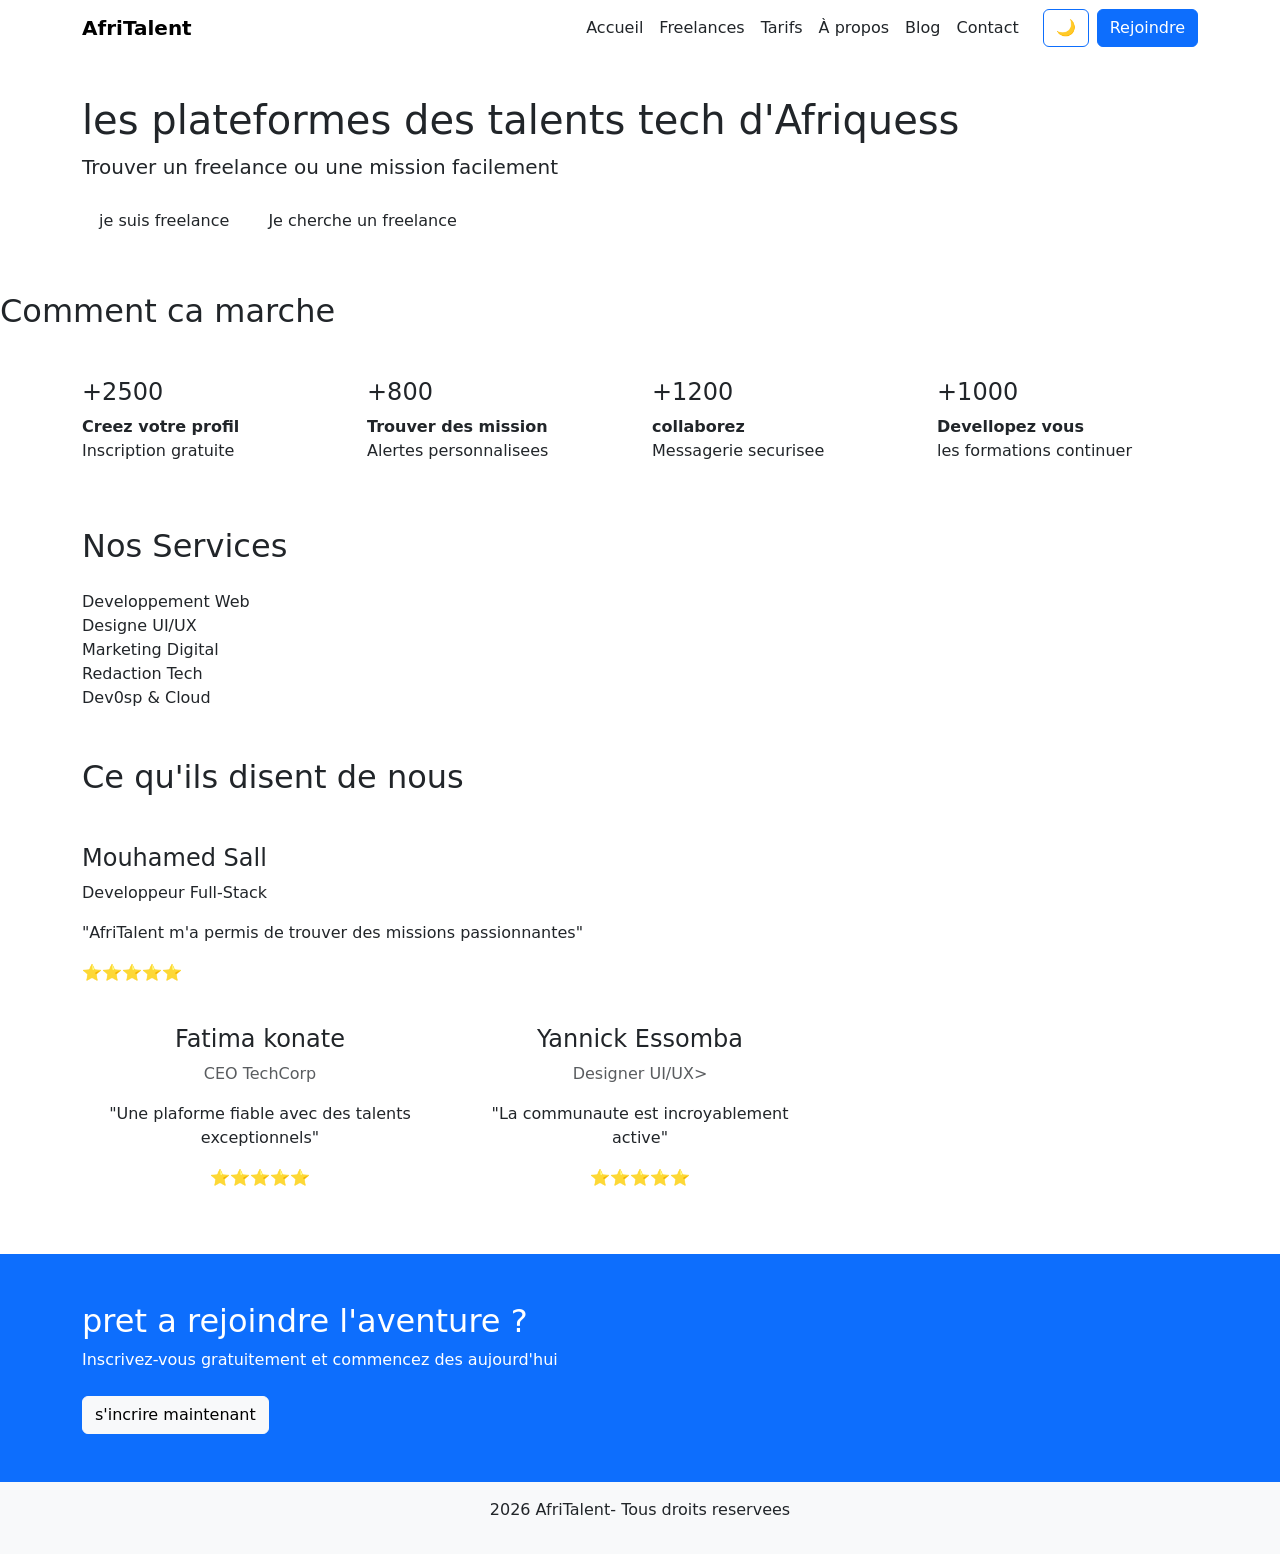
==== index.html @ aad90ba6 "Init : création du dépôt, arborescence des fichiers et structure HTML de base" ====
<!DOCTYPE html>
<html lang="fr">
<head> 
<meta charset="UTF-8"> 
<meta name="viewport" content="width=device-width, initial-scale=1.0"> 
<title>Diouf-Ndeye Penda-AfriTalent</title> 
<link 
href="https://cdn.jsdelivr.net/npm/bootstrap@5.3.0/dist/css/bootstrap.min.css" 
rel="stylesheet"> 
<link rel="stylesheet" href="css/style.css">
</head>
<body>
    <h1>AfriTalent</h1>
<!-- Bootstrap 5 via CDN : script JavaScript --> 
<script 
src="https://cdn.jsdelivr.net/npm/bootstrap@5.3.0/dist/js/bootstrap.bundle.min.js"
></script> 
<!-- Votre script JavaScript --> 
<script src="js/main.js"></script>
<!-- Section navbar-->
<nav class="navbar navbar-expand-lg fixed-top bg-white">
    <div class="container">
        <a class="navbar-brand fw-bold" href="index.html">AfriTalent</a>
        
        <button class="navbar-toggler" type="button" data-bs-toggle="collapse" data-bs-target="#navbarNav">
            <span class="navbar-toggler-icon"></span>
        </button>
        
        <div class="collapse navbar-collapse" id="navbarNav">
            <ul class="navbar-nav ms-auto">
                <li class="nav-item"><a class="nav-link text-dark" href="index.html">Accueil</a></li>
                <li class="nav-item"><a class="nav-link text-dark" href="freelances.html">Freelances</a></li>
                <li class="nav-item"><a class="nav-link text-dark" href="tarifs.html">Tarifs</a></li>
                <li class="nav-item"><a class="nav-link text-dark" href="about.html">À propos</a></li>
                <li class="nav-item"><a class="nav-link text-dark" href="#">Blog</a></li>
                <li class="nav-item"><a class="nav-link text-dark" href="contact.html">Contact</a></li>
            </ul>
            <button class="btn btn-outline-primary ms-3">🌙</button>
            <a href="#" class="btn btn-primary ms-2">Rejoindre</a>
        </div>
    </div>
</nav>
 
                <!-- HERO -->
                 <div class="container texte-center my-5">
                    <h1>les plateformes des talents tech d'Afriquess </h1>
                    <p class="lead">Trouver un freelance ou une mission facilement</p>
                    <a href="#" class="btn bnt-primary m-1">je suis freelance</a>
                    <a href="#" class="btn bnt-outline-primary m-1">Je cherche un freelance</a>
                 </div>
                    <!-- Comment ca marche -->
                     <div class="container my-5"></div>
                     <h2 class="texte-center mb-4">Comment ca marche</h2>
                     <div class="container my-5">
                    <div class="row texte-center">
                        <div class="col-md-3">
                            <h4>+2500</h4>
                            <p><strong>Creez votre profil</strong><br>Inscription gratuite</p>
                        </div>
                        <div class="col-md-3">
                            <h4>+800</h4>
                            <p><strong>Trouver des mission</strong><br>Alertes personnalisees</p>
                        </div>
                        <div class="col-md-3">
                            <h4>+1200</h4>
                            <p><strong>collaborez</strong><br>Messagerie securisee</p>
                        </div>
                        <div class="col-md-3">
                            <h4>+1000</h4>
                            <p><strong>Devellopez vous</strong><br>les formations continuer</p>
                        </div>
                    </div>
                     </div>
                     <!-- Categorie -->
                      <div class="container my-5">
                        <h2 class="texte-center mb-4">Nos Services</h2>
                        <div class="col-6 col-md-2">Developpement Web</div>
                        <div class="col-6 col-md-2"> Designe UI/UX</div>
                        <div class="col-6 col-md-2">Marketing Digital</div>
                        <div class="col-6 col-md-2"> Redaction Tech</div>
                        <div class="col-6 col-md-2">Dev0sp & Cloud</div>
                        </div>
                        <!-- Temoigage -->
                         <div class="container my-5">
                            <h2 class="texte-center mb-4">Ce qu'ils disent de nous</h2>
                            <div class="row">
                                <div col-md-4 text-center>
                                    <img src="" alt="">
                                    <h4>Mouhamed Sall</h4>
                                    <p class="tete-muted">Developpeur Full-Stack</p>
                                    <p>"AfriTalent m'a permis de trouver des missions passionnantes"</p>
                                    <p class="text-warning">⭐⭐⭐⭐⭐</p>
                                </div>
                                <div class="col-md-4 text-center">
                                    <img src="" alt="">
                                    <h4>Fatima konate</h4>
                                    <p class="text-muted">CEO TechCorp</p>
                                    <p>"Une plaforme fiable avec des talents exceptionnels"</p>
                                    <p class="text-warning">⭐⭐⭐⭐⭐</p>
                                </div>
                                <div class="col-md-4 text-center">
                                    <img src="" alt="">
                                    <h4>Yannick Essomba</h4>
                                    <p class="text-muted">Designer UI/UX></p>
                                    <p>"La communaute est incroyablement active"</p>
                                    <p class="text-warning">⭐⭐⭐⭐⭐</p>
                                </div>
                            </div>
                         </div>
                      </div>
                      <!-- Section appel a l'action CTA -->
                    <div class="bg-primary text-white text-center-center py-5">
                        <div class="container">
                            <h2>pret a rejoindre l'aventure ?</h2>
                            <p class="mb-4">Inscrivez-vous gratuitement et commencez des aujourd'hui</p>
                            <a href="#" class="btn btn-light bnt-lg">s'incrire maintenant</a>

                        </div>

                    </div>
                <!-- Footer-->
                 <footer class="bg-light text-center py-3">
                    <p>2026 AfriTalent- Tous droits reservees</p>
                 </footer>
                 <script 
src="https://cdn.jsdelivr.net/npm/bootstrap@5.3.0/dist/js/bootstrap.bundle.min.js"
></script>
<script src="js/main.js"></script>











</body>
</html>
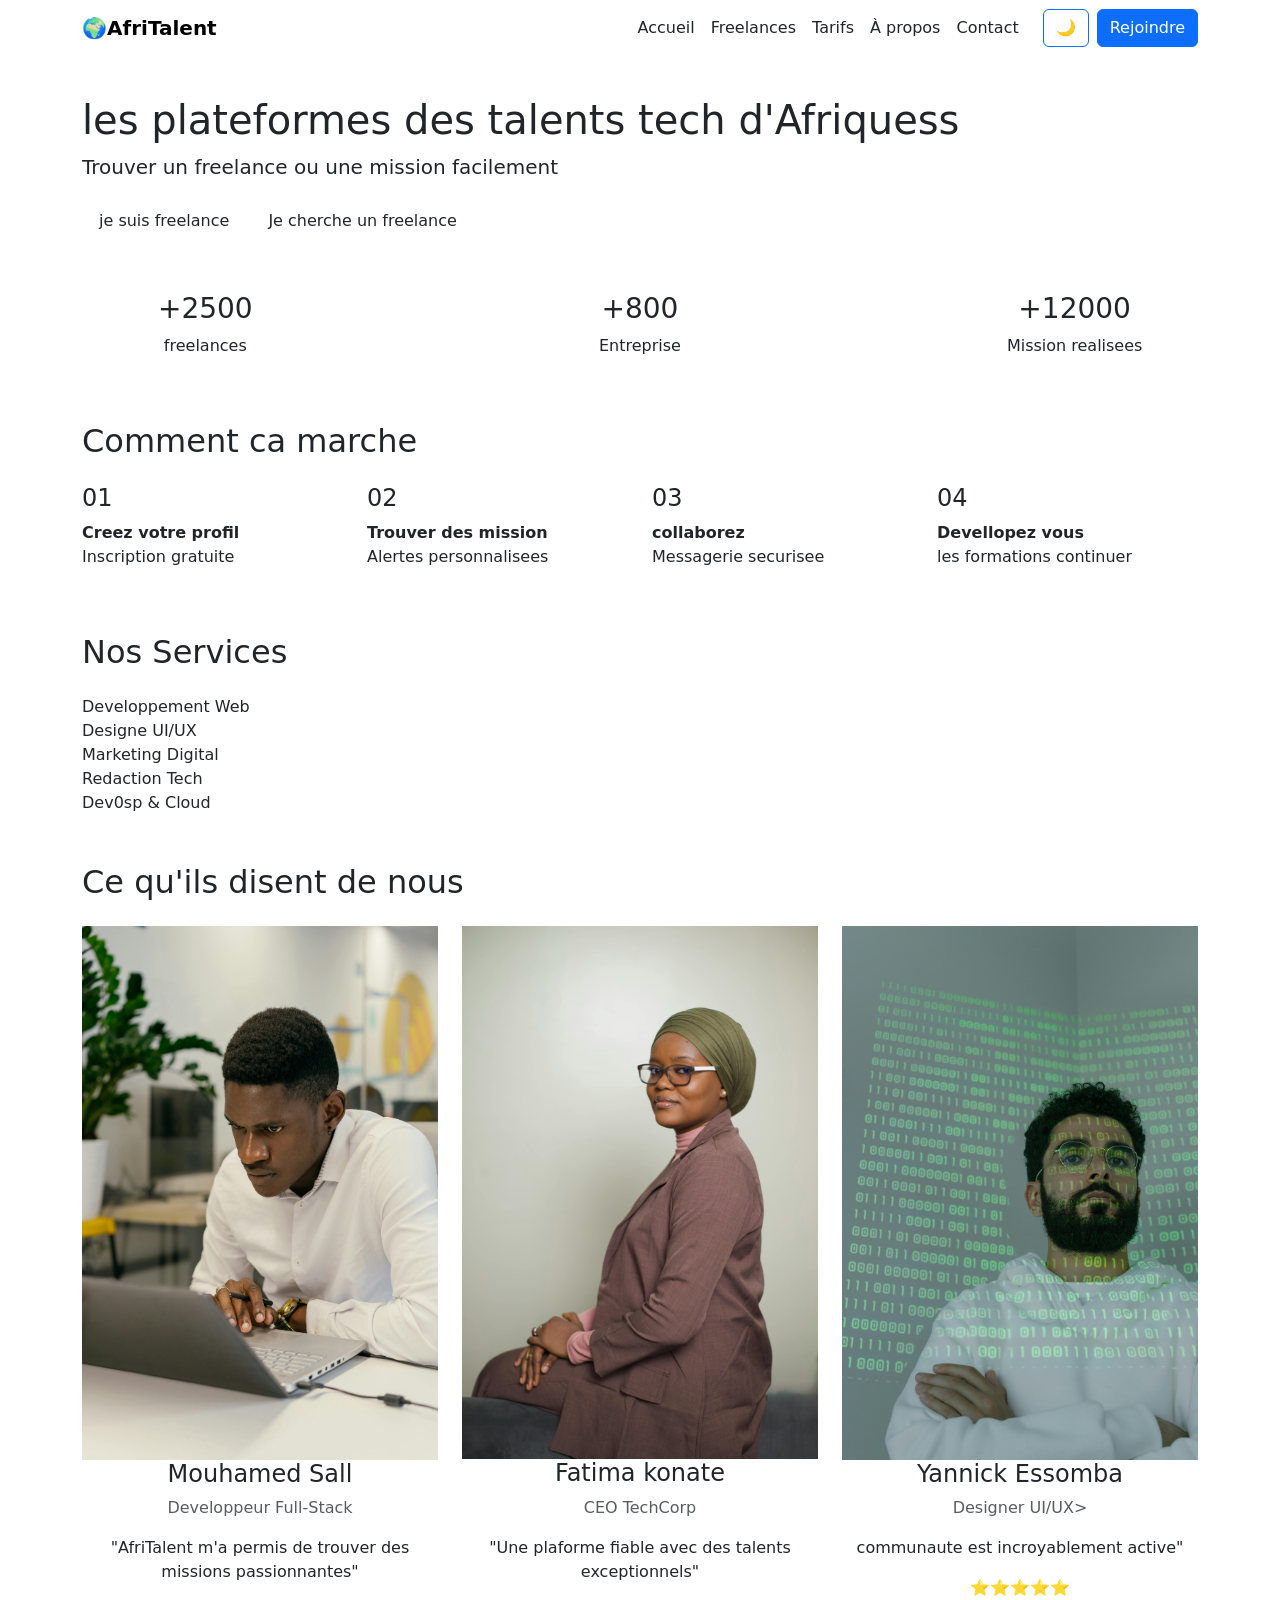
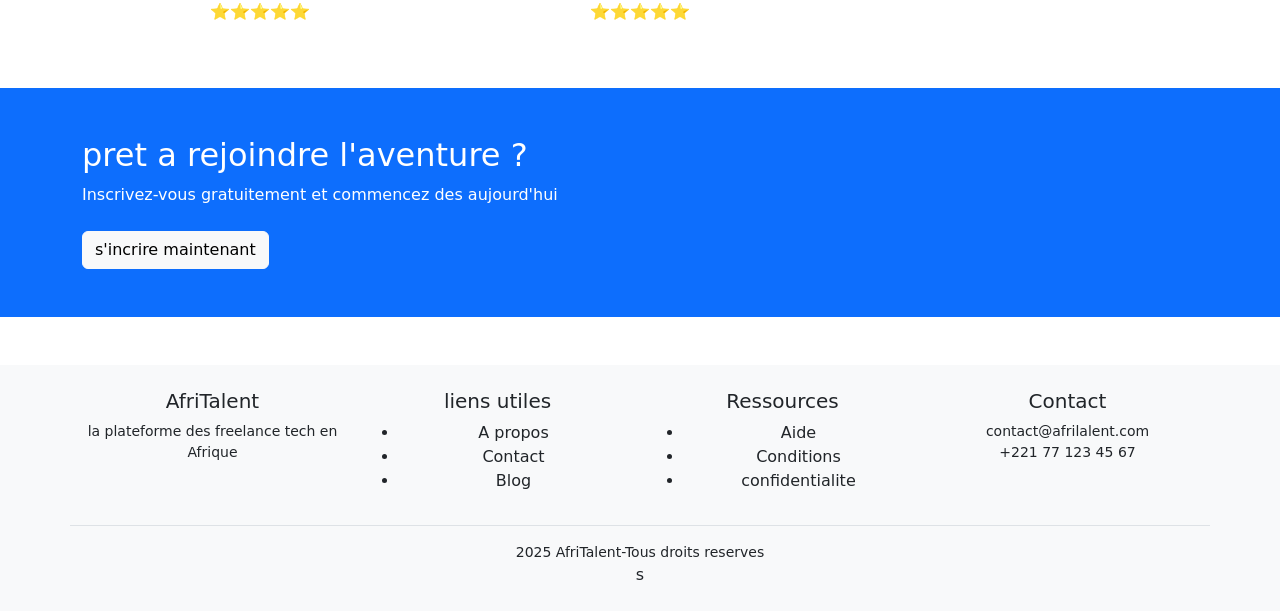
==== commit 28ff4116: "comite2" ====
--- a/index.html
+++ b/index.html
@@ -17,30 +17,31 @@
 ></script> 
 <!-- Votre script JavaScript --> 
 <script src="js/main.js"></script>
-<!-- Section navbar-->
+<section>
+    <!--SECTION NAVBAR -->
+
 <nav class="navbar navbar-expand-lg fixed-top bg-white">
     <div class="container">
-        <a class="navbar-brand fw-bold" href="index.html">AfriTalent</a>
-        
+        <a class="navbar-brand fw-bold" href="index.html">🌍AfriTalent</a>
         <button class="navbar-toggler" type="button" data-bs-toggle="collapse" data-bs-target="#navbarNav">
             <span class="navbar-toggler-icon"></span>
         </button>
-        
         <div class="collapse navbar-collapse" id="navbarNav">
-            <ul class="navbar-nav ms-auto">
-                <li class="nav-item"><a class="nav-link text-dark" href="index.html">Accueil</a></li>
+             <ul class="navbar-nav ms-auto">
+                 <li class="nav-item"><a class="nav-link text-dark" href="index.html">Accueil</a></li>
                 <li class="nav-item"><a class="nav-link text-dark" href="freelances.html">Freelances</a></li>
                 <li class="nav-item"><a class="nav-link text-dark" href="tarifs.html">Tarifs</a></li>
                 <li class="nav-item"><a class="nav-link text-dark" href="about.html">À propos</a></li>
-                <li class="nav-item"><a class="nav-link text-dark" href="#">Blog</a></li>
-                <li class="nav-item"><a class="nav-link text-dark" href="contact.html">Contact</a></li>
-            </ul>
+               <li class="nav-item"><a class="nav-link text-dark" href="contact.html">Contact</a></li>
+                
+            </ul>  
             <button class="btn btn-outline-primary ms-3">🌙</button>
             <a href="#" class="btn btn-primary ms-2">Rejoindre</a>
         </div>
     </div>
 </nav>
- 
+ </section>
+ <section>
                 <!-- HERO -->
                  <div class="container texte-center my-5">
                     <h1>les plateformes des talents tech d'Afriquess </h1>
@@ -48,29 +49,51 @@
                     <a href="#" class="btn bnt-primary m-1">je suis freelance</a>
                     <a href="#" class="btn bnt-outline-primary m-1">Je cherche un freelance</a>
                  </div>
+
+                   <!-- Statistique -->
+                    <div class="row text-center mt-4">
+                        <div class="col-md-4">
+                            <h3>+2500</h3>
+                            <p>freelances</p>
+                        </div>
+                        <div class="col-md-4">
+                            <h3>+800</h3>
+                            <p>Entreprise</p>
+                        </div>
+                        <div class="col-md-4">
+                            <h3>+12000</h3>
+                            <p>Mission realisees</p>
+
+                        </div>
+                    </div>
+        </section>
+
+            <section>   
                     <!-- Comment ca marche -->
-                     <div class="container my-5"></div>
+                     <div class="container my-5">
                      <h2 class="texte-center mb-4">Comment ca marche</h2>
-                     <div class="container my-5">
                     <div class="row texte-center">
                         <div class="col-md-3">
-                            <h4>+2500</h4>
+
+                            <h4>01</h4>
                             <p><strong>Creez votre profil</strong><br>Inscription gratuite</p>
                         </div>
                         <div class="col-md-3">
-                            <h4>+800</h4>
+                            <h4>02</h4>
                             <p><strong>Trouver des mission</strong><br>Alertes personnalisees</p>
                         </div>
                         <div class="col-md-3">
-                            <h4>+1200</h4>
+                            <h4>03</h4>
                             <p><strong>collaborez</strong><br>Messagerie securisee</p>
                         </div>
                         <div class="col-md-3">
-                            <h4>+1000</h4>
+                            <h4>04</h4>
                             <p><strong>Devellopez vous</strong><br>les formations continuer</p>
                         </div>
                     </div>
                      </div>
+                     </section>
+                     <section>
                      <!-- Categorie -->
                       <div class="container my-5">
                         <h2 class="texte-center mb-4">Nos Services</h2>
@@ -80,62 +103,90 @@
                         <div class="col-6 col-md-2"> Redaction Tech</div>
                         <div class="col-6 col-md-2">Dev0sp & Cloud</div>
                         </div>
+                        </section>
+                        <section>
                         <!-- Temoigage -->
                          <div class="container my-5">
                             <h2 class="texte-center mb-4">Ce qu'ils disent de nous</h2>
                             <div class="row">
-                                <div col-md-4 text-center>
-                                    <img src="" alt="">
+                                <div class="col-md-4 text-center">
+                                  <img src="image/pexels-mikhail-nilov-9301512.jpg" class="img-fluid w-15"alt="">  
                                     <h4>Mouhamed Sall</h4>
-                                    <p class="tete-muted">Developpeur Full-Stack</p>
+                                    <p class="text-muted">Developpeur Full-Stack</p>
                                     <p>"AfriTalent m'a permis de trouver des missions passionnantes"</p>
                                     <p class="text-warning">⭐⭐⭐⭐⭐</p>
                                 </div>
                                 <div class="col-md-4 text-center">
-                                    <img src="" alt="">
+                                    <img src="image/pexels-taiyesalawu-34769120.jpg"class="img-fluid w-14" alt="">
                                     <h4>Fatima konate</h4>
                                     <p class="text-muted">CEO TechCorp</p>
                                     <p>"Une plaforme fiable avec des talents exceptionnels"</p>
                                     <p class="text-warning">⭐⭐⭐⭐⭐</p>
                                 </div>
-                                <div class="col-md-4 text-center">
-                                    <img src="" alt="">
+                                  <div class="col-md-4 text-center">
+                                    <img src="image/pexels-cottonbro-5474037.jpg"class="img-fluid w-15"alt="">
                                     <h4>Yannick Essomba</h4>
                                     <p class="text-muted">Designer UI/UX></p>
-                                    <p>"La communaute est incroyablement active"</p>
+                                    <p>communaute est incroyablement active"</p>
                                     <p class="text-warning">⭐⭐⭐⭐⭐</p>
-                                </div>
-                            </div>
-                         </div>
+                                  </div>   
+                                  </div>
                       </div>
-                      <!-- Section appel a l'action CTA -->
+                      <section>
+                      <!-- Section appel a l'action CTA  -->
                     <div class="bg-primary text-white text-center-center py-5">
                         <div class="container">
                             <h2>pret a rejoindre l'aventure ?</h2>
                             <p class="mb-4">Inscrivez-vous gratuitement et commencez des aujourd'hui</p>
                             <a href="#" class="btn btn-light bnt-lg">s'incrire maintenant</a>
+                        </div>
+                    </div>
+                    </section>
+                     <footer>
+                <footer class="bg-light text-center py-4 mt-5">
+                 <div class="container">
+                 <div class="row">
+                 <div class="col-md-3">
+                <h5>AfriTalent</h5>
+                <p class="small">la plateforme des freelance tech en Afrique</p>
+            </div>
+            <div class="col-md-3">
+                <h5>liens utiles</h5>
+                <ul>
+                    <li><a href="#" class="text-dark text-decoration-none">A propos</a></li>
+                    <li><a href="#" class="text-dark text-decoration-none">Contact</a></li>
+                    <li><a href="#" class="text-dark text-decoration-none">Blog</a></li>
+                </ul>
+            </div>
+             <div class="col-md-3">
+                <h5>Ressources</h5>
+                <ul>
+                    <li><a href="#" class="text-dark text-decoration-none">Aide</a></li>
+                    <li><a href="#" class="text-dark text-decoration-none">Conditions</a></li>
+                    <li><a href="#" class="text-dark text-decoration-none">confidentialite</a></li>
+                </ul>
+            </div>
+              <div class="col-md-3">
 
+              <h5>Contact</h5>
+                <p class="small">contact@afrilalent.com <br>+221 77 123 45 67</p>
+                                        <div>
+                             <i class="bi bi-facebook me-2"></i>
+                            <i class="bi bi-Twitter me-2"></i>
+                            <i class="bi bi-linkedin me-2"></i>
+                         </div>
                         </div>
-
-                    </div>
-                <!-- Footer-->
-                 <footer class="bg-light text-center py-3">
-                    <p>2026 AfriTalent- Tous droits reservees</p>
+                        <div class="mt-3 pt-3 border-top">
+                             <p class="small mb-0"> 2025 AfriTalent-Tous droits reserves</p>s
+                        </div>
+                      </div>
+                     </div>
                  </footer>
                  <script 
-src="https://cdn.jsdelivr.net/npm/bootstrap@5.3.0/dist/js/bootstrap.bundle.min.js"
-></script>
-<script src="js/main.js"></script>
+                src="https://cdn.jsdelivr.net/npm/bootstrap@5.3.0/dist/js/bootstrap.bundle.min.js"
+                ></script>
+                <script src="js/main.js"></script>
 
-
-
-
-
-
-
-
-
-
-
-</body>
-</html>+             </body>
+            </html>
+                       
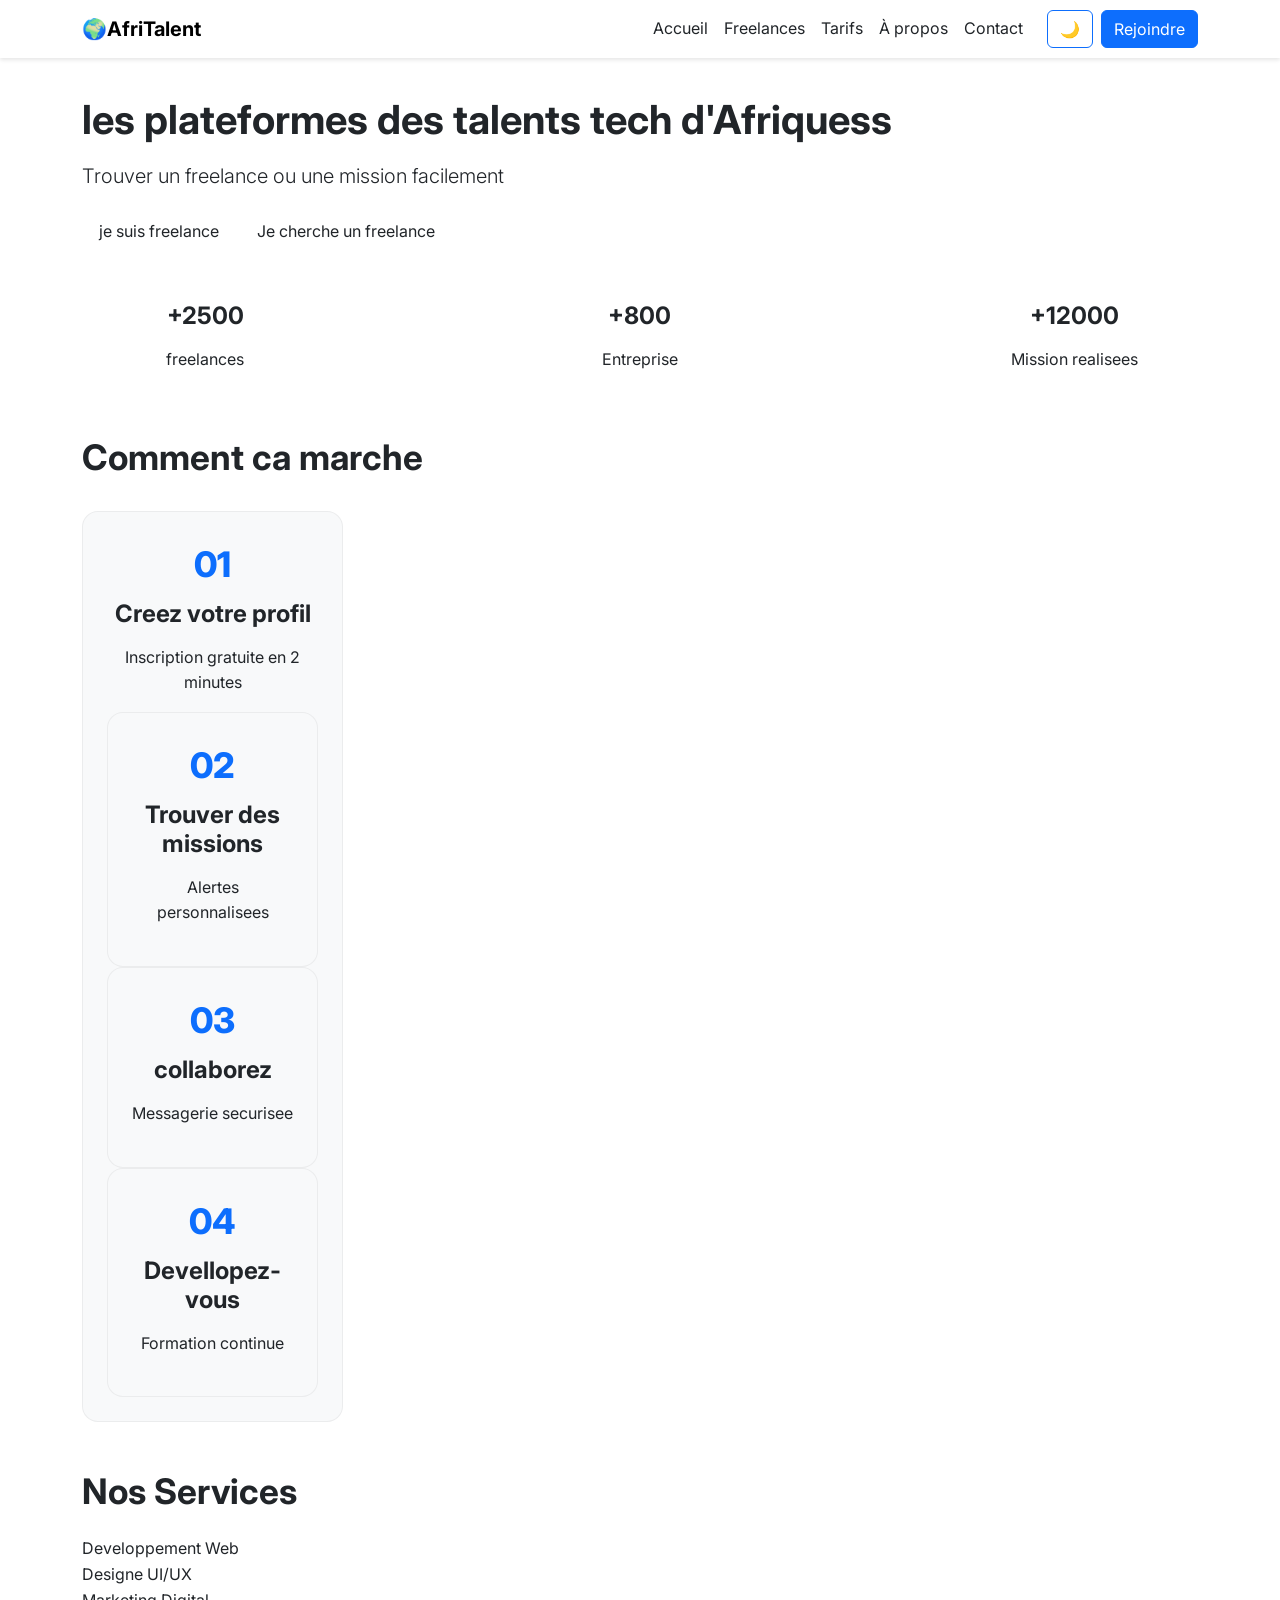
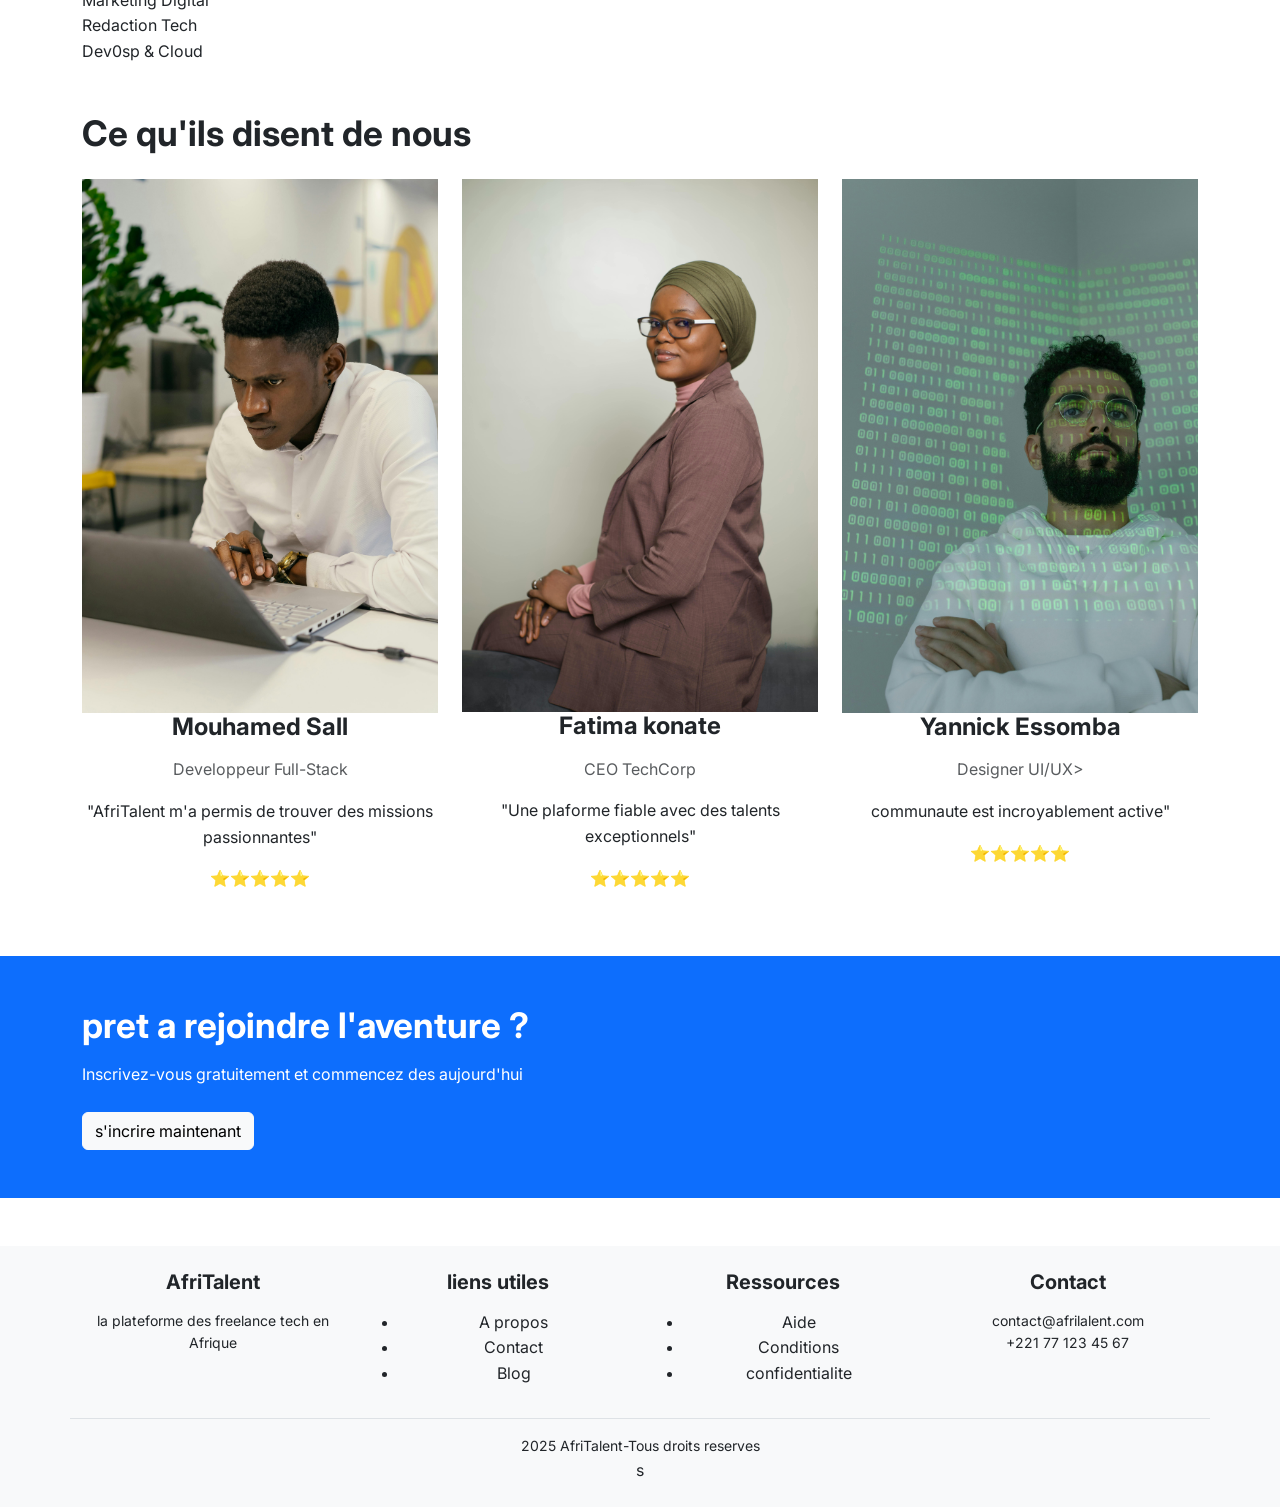
==== commit 16b6a4e6: "CSS : Bento Grid, sections hero et categories,effets hover" ====
--- a/index.html
+++ b/index.html
@@ -72,24 +72,33 @@
                     <!-- Comment ca marche -->
                      <div class="container my-5">
                      <h2 class="texte-center mb-4">Comment ca marche</h2>
-                    <div class="row texte-center">
-                        <div class="col-md-3">
-
-                            <h4>01</h4>
-                            <p><strong>Creez votre profil</strong><br>Inscription gratuite</p>
-                        </div>
-                        <div class="col-md-3">
-                            <h4>02</h4>
-                            <p><strong>Trouver des mission</strong><br>Alertes personnalisees</p>
-                        </div>
-                        <div class="col-md-3">
-                            <h4>03</h4>
-                            <p><strong>collaborez</strong><br>Messagerie securisee</p>
-                        </div>
-                        <div class="col-md-3">
-                            <h4>04</h4>
-                            <p><strong>Devellopez vous</strong><br>les formations continuer</p>
-                        </div>
+                    <div class="bento-grid">
+                        <div class="bento-card bento-1">
+                            <div class="step-number">01</div>
+                            <i class="bi bi-person-plus fs-1"></i>
+                            <h3>Creez votre profil</h3>
+                            <p>Inscription gratuite en 2 minutes</p>
+                            <div class="bento-card bento-2">
+                                <div class="step-number">02</div>
+                                <i class="bi bi-search fs-1"></i>
+                                <h3>Trouver des missions</h3>
+                                <p>Alertes personnalisees</p>
+
+                            </div>
+                             <div class="bento-card bento-3">
+                                <div class="step-number">03</div>
+                                <i class="bi bi-chat-dots fs-1"></i>
+                                <h3>collaborez</h3>
+                                <p>Messagerie securisee</p>
+
+                            </div>
+                             <div class="bento-card bento-3">
+                                <div class="step-number">04</div>
+                                <i class="bi bi-trophy fs-1"></i>
+                                <h3>Devellopez-vous</h3>
+                                <p>Formation continue</p>
+
+                            </div>
                     </div>
                      </div>
                      </section>
--- a/css/style.css
+++ b/css/style.css
@@ -0,0 +1,150 @@
+@import url('https://fonts.googleapis.com/css2?family=Inter:wght@300;400;500;600;700;800&family=Space+Grotesk:wght@400;500;600;700&display=swap');
+:root{
+    --primary: #0d6efd;
+    --secondary: #6c757d;
+    --dark: #212529;
+    --light: #f8f9fa;
+    ---white: #ffffff;
+    --black: #000000;
+    --font-title: 'Space Grotesk', sans-serif;
+    --font-text: 'Inter', sans-serif;
+    --space-sm: 0.5rem;
+    --space-md: 1rem;
+    --space-lg: 4rem;
+    --shadow:0 2px 4px rgba(0,0,0,.1);
+    
+}
+* {
+    margin:  0;
+    padding: 0;
+    box-sizing: border-box;
+}
+body{
+    font-family: var(--font-text);
+    color: var(--dark);
+    background-color: var(--white);
+    line-height: 1.6;
+}
+h1, h2, h3,h4,h5,h6 {
+    font-family: var(--font-text);
+    font-weight: 700;
+    margin-bottom: var(--space-md);
+}
+h1{font-family: 3rem;}
+h2{font-size: 2.2rem;}
+h3{font-size: 1.5rem;}
+p{
+    margin-bottom: var(--space-md);
+}
+a{
+    text-decoration: none;
+    transition: transform 0.3s ease, box-shadow 0.3s ease;
+}
+.btn:hover{
+    transform: translateY(-2px);
+    box-shadow: var(--shadow);
+}
+.navbar{
+    box-shadow: var(--shadow);
+}
+.card{
+    transition: transform 0.3s ease, box-shadow 0.3s ease;
+    border: none;
+}
+.card:hover{
+    transform: translateY(-5px);
+    box-shadow: var(--shadow);
+}
+footer{
+    background-color: var(--light);
+    margin-top: var(--space-xl);
+}
+.bento-grid{
+    display: grid;
+    grid-template-columns: repeat(4, 1fr);
+    gap: 1.5rem;
+    margin: 2rem 0;
+
+}
+
+.bento-card{
+    background: var(--light);
+    padding: 1.5rem;
+    border-radius: 1rem;
+    text-align: center;
+    transition: transform 0.3s ease, box-shadow 0.3s ease;
+    border: 1px solid rgba(0, 0, 0, 0.05);
+}
+.bento-card:hover{
+    transform: translateY(-8px);
+    box-shadow: 0 12px 20px rgba(0,0,0,0.1);
+}
+.bento-1{ grid-column: span 1; }
+.bento-2{ grid-column: span 1; }
+.bento-3{ grid-column: span 2; }
+.bento-4{ grid-column: span 1; }
+.step-number{
+    font-size: 2.2rem;
+    font-weight: 800;
+    color: var(--primary);
+    margin-bottom: 0.5rem;
+}
+@media (max-width:768px) {
+    .bento-grid{
+        grid-template-columns: 1fr;
+    }
+
+        .bento-1,
+        .bento-2,
+        .bento-3,
+        .bento-4{
+    
+    
+        grid-column: span 1;
+    }
+}
+
+    
+
+.category-card {
+    background: var(---white);
+    padding: 1.5rem 1rem;
+    border-radius: 0.7rem;
+    text-align: center;
+    transition: all 0.3s ease;
+    border: 1px solid #e0e0e0;
+    cursor: pointer;
+
+}
+.category-card i {
+    font-size: 2rem;
+    color: var(--primary);
+    margin-bottom: 0.75rem;
+    transition: color 0.3s ease;
+}
+
+.category-card h4{
+    font-size: 1.1rem;
+    margin-bottom: 0.5rem;
+    
+}
+.bento-card:hover{
+    transform: translateY(-5px);
+    background-color: var(--primary);
+    box-shadow: var(--shadow);
+}
+.bento-card:hover i
+.bento-card:hover h4
+.bento-card:hover p {
+    color: var(--white);
+}
+.hero .lead{
+    font-family: 1.25rem;
+    color: var(--secondary);
+}
+.stats-container h3 {
+    font-size: 2.5rem;
+    font-weight: 800;
+    color: var(--primary) ;
+
+}
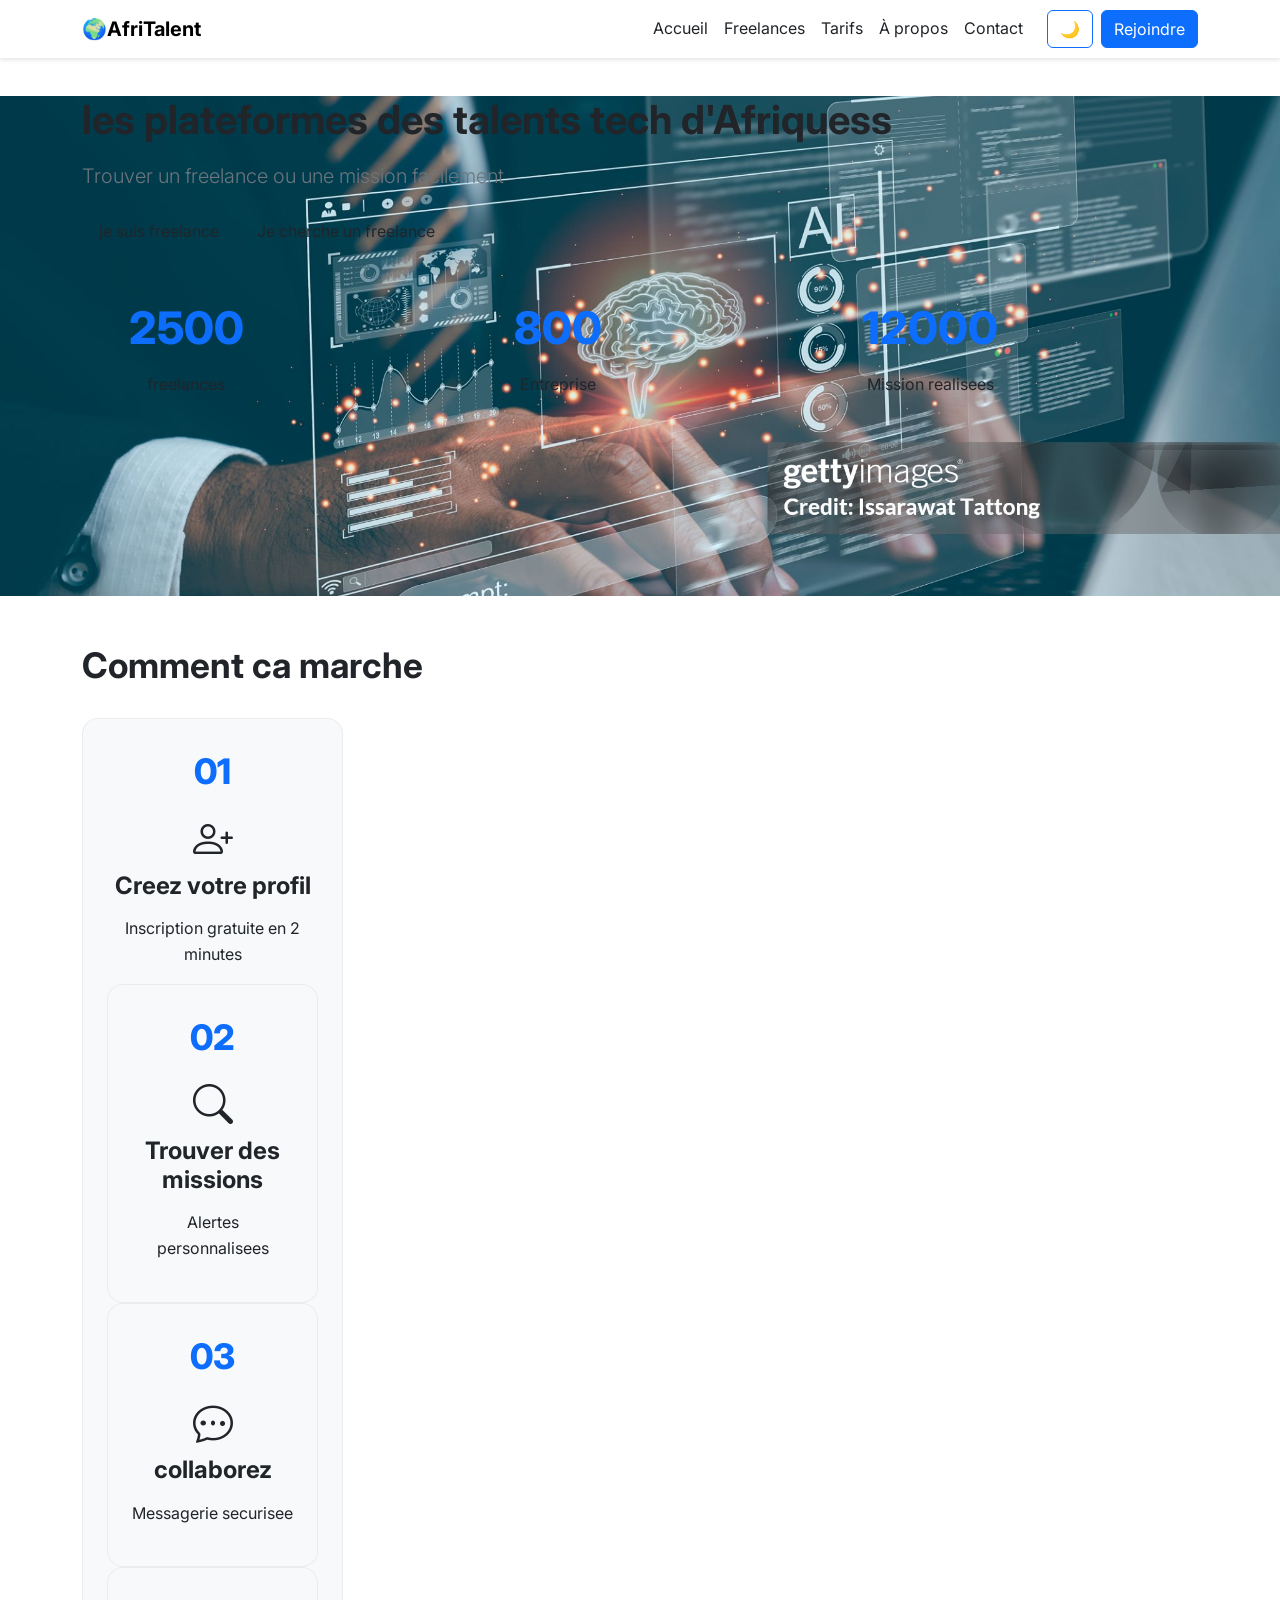
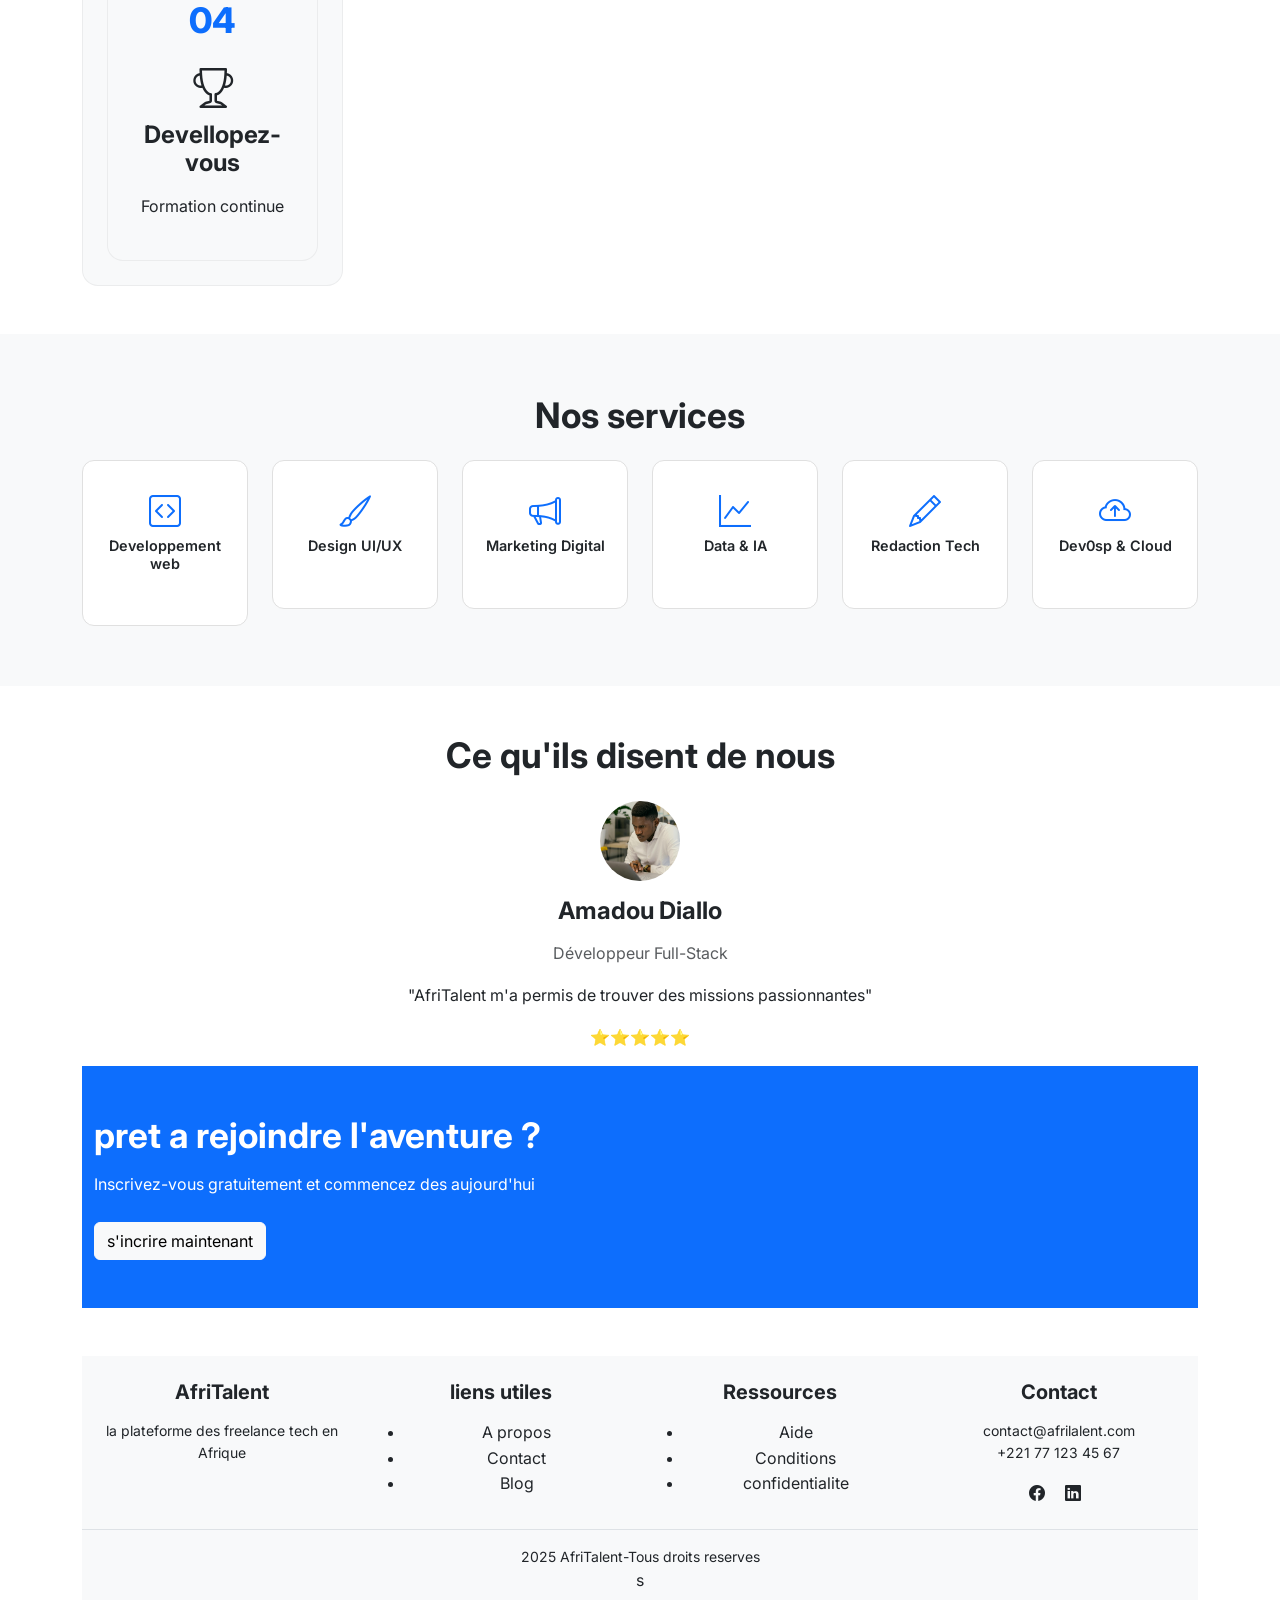
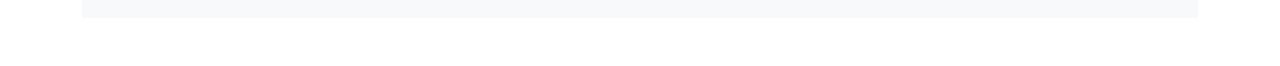
==== commit 03cd8d3c: "JS : compteurs animes au scroll et animation fade-in de section" ====
--- a/index.html
+++ b/index.html
@@ -8,6 +8,7 @@
 href="https://cdn.jsdelivr.net/npm/bootstrap@5.3.0/dist/css/bootstrap.min.css" 
 rel="stylesheet"> 
 <link rel="stylesheet" href="css/style.css">
+<link rel="stylesheet" href="https://cdn.jsdelivr.net/npm/bootstrap-icons@1.11.3/font/bootstrap-icons.min.css">
 </head>
 <body>
     <h1>AfriTalent</h1>
@@ -35,40 +36,40 @@
                <li class="nav-item"><a class="nav-link text-dark" href="contact.html">Contact</a></li>
                 
             </ul>  
-            <button class="btn btn-outline-primary ms-3">🌙</button>
+            <button class="btn btn-outline-primary ms-3" id="darkModeToggle">🌙</button>
             <a href="#" class="btn btn-primary ms-2">Rejoindre</a>
         </div>
     </div>
 </nav>
  </section>
- <section>
+ <section class="hero" class="fade-in">
                 <!-- HERO -->
                  <div class="container texte-center my-5">
                     <h1>les plateformes des talents tech d'Afriquess </h1>
                     <p class="lead">Trouver un freelance ou une mission facilement</p>
-                    <a href="#" class="btn bnt-primary m-1">je suis freelance</a>
-                    <a href="#" class="btn bnt-outline-primary m-1">Je cherche un freelance</a>
+                    <a href="freelances.html" class="btn bnt-primary m-1">je suis freelance</a>
+                    <a href="freelances.html" class="btn bnt-outline-primary m-1">Je cherche un freelance</a>
                  </div>
 
                    <!-- Statistique -->
-                    <div class="row text-center mt-4">
+                    <div class="row text-center mt-5 stats container">
                         <div class="col-md-4">
-                            <h3>+2500</h3>
+                            <h3><span class="counter" data-target="2500">0</span></h3>
                             <p>freelances</p>
                         </div>
                         <div class="col-md-4">
-                            <h3>+800</h3>
+                            <h3><span class="counter" data-target="800">0</span></h3>
                             <p>Entreprise</p>
                         </div>
                         <div class="col-md-4">
-                            <h3>+12000</h3>
+                            <h3><span class="counter" data-target="12000">0</span></h3>
                             <p>Mission realisees</p>
 
                         </div>
                     </div>
         </section>
 
-            <section>   
+            <section >   
                     <!-- Comment ca marche -->
                      <div class="container my-5">
                      <h2 class="texte-center mb-4">Comment ca marche</h2>
@@ -102,46 +103,107 @@
                     </div>
                      </div>
                      </section>
-                     <section>
-                     <!-- Categorie -->
-                      <div class="container my-5">
-                        <h2 class="texte-center mb-4">Nos Services</h2>
-                        <div class="col-6 col-md-2">Developpement Web</div>
-                        <div class="col-6 col-md-2"> Designe UI/UX</div>
-                        <div class="col-6 col-md-2">Marketing Digital</div>
-                        <div class="col-6 col-md-2"> Redaction Tech</div>
-                        <div class="col-6 col-md-2">Dev0sp & Cloud</div>
-                        </div>
+                     <section class="categories-section" class="fade-in">
+                        <div class="container">
+                            <h2 class="text-center mb-4">Nos services</h2>
+                            <div class="row g-4">
+                                 <div class="col-6 col-md-4 col-lg-2">
+                                    <div class="category-card">
+                                        <i class="bi bi-code-square"></i>
+                                        <h4>Developpement web</h4>
+                                        <p>234 freelances</p>
+                                    </div>
+                                </div>
+                                <div class="col-6 col-md-4 col-lg-2">
+                                    <div class="category-card">
+                                        <i class="bi bi-brush"></i>
+                                        <h4>Design UI/UX</h4>
+                                        <p>156 freelances</p>
+                                    </div>
+                                </div>
+                                 <div class="col-6 col-md-4 col-lg-2">
+                                    <div class="category-card">
+                                        <i class="bi bi-megaphone"></i>
+                                        <h4>Marketing Digital</h4>
+                                        <p>189 freelances</p>
+                                    </div>
+                                </div>
+                                 <div class="col-6 col-md-4 col-lg-2">
+                                    <div class="category-card">
+                                        <i class="bi bi-graph-up"></i>
+                                        <h4>Data & IA</h4>
+                                        <p>98 freelances</p>
+                                    </div>
+                                </div>
+                                <div class="col-6 col-md-4 col-lg-2">
+                                    <div class="category-card">
+                                        <i class="bi bi-pencil"></i>
+                                        <h4>Redaction Tech</h4>
+                                        <p>67 freelances</p>
+                                    </div>
+                                </div>
+                                 <div class="col-6 col-md-4 col-lg-2">
+                                    <div class="category-card">
+                                        <i class="bi bi-cloud-arrow-up"></i>
+                                        <h4>Dev0sp & Cloud</h4>
+                                        <p>112 freelances</p>
+                                    </div>
+                                </div>
+                            </div>
+
+                        </div>
+                       
+                        
                         </section>
                         <section>
+
                         <!-- Temoigage -->
-                         <div class="container my-5">
-                            <h2 class="texte-center mb-4">Ce qu'ils disent de nous</h2>
-                            <div class="row">
-                                <div class="col-md-4 text-center">
-                                  <img src="image/pexels-mikhail-nilov-9301512.jpg" class="img-fluid w-15"alt="">  
-                                    <h4>Mouhamed Sall</h4>
-                                    <p class="text-muted">Developpeur Full-Stack</p>
-                                    <p>"AfriTalent m'a permis de trouver des missions passionnantes"</p>
-                                    <p class="text-warning">⭐⭐⭐⭐⭐</p>
-                                </div>
-                                <div class="col-md-4 text-center">
-                                    <img src="image/pexels-taiyesalawu-34769120.jpg"class="img-fluid w-14" alt="">
-                                    <h4>Fatima konate</h4>
-                                    <p class="text-muted">CEO TechCorp</p>
-                                    <p>"Une plaforme fiable avec des talents exceptionnels"</p>
-                                    <p class="text-warning">⭐⭐⭐⭐⭐</p>
-                                </div>
-                                  <div class="col-md-4 text-center">
-                                    <img src="image/pexels-cottonbro-5474037.jpg"class="img-fluid w-15"alt="">
-                                    <h4>Yannick Essomba</h4>
-                                    <p class="text-muted">Designer UI/UX></p>
-                                    <p>communaute est incroyablement active"</p>
-                                    <p class="text-warning">⭐⭐⭐⭐⭐</p>
-                                  </div>   
-                                  </div>
-                      </div>
-                      <section>
+        <div class="container my-5">
+    <h2 class="text-center mb-4">Ce qu'ils disent de nous</h2>
+    <div id="testimonialCarousel" class="carousel slide" data-bs-ride="carousel">
+        <div class="carousel-inner">
+            <div class="carousel-item active">
+                <div class="text-center">
+                    <img src="image/pexels-mikhail-nilov-9301512.jpg" class="rounded-circle mb-3" style="width:80px;height:80px;object-fit:cover;" alt="Amadou">
+                    <h4>Amadou Diallo</h4>
+                    <p class="text-muted">Développeur Full-Stack</p>
+                    <p>"AfriTalent m'a permis de trouver des missions passionnantes"</p>
+                    <p class="text-warning">⭐⭐⭐⭐⭐</p>
+                </div>
+            </div>
+            <div class="carousel-item">
+                <div class="text-center">
+                    <img src="image/pexels-taiyesalawu-34769120.jpg" class="rounded-circle mb-3" style="width:80px;height:80px;object-fit:cover;" alt="Fatima">
+                    <h4>Fatima Konaté</h4>
+                    <p class="text-muted">CEO TechCorp</p>
+                    <p>"Une plateforme fiable avec des talents exceptionnels"</p>
+                    <p class="text-warning">⭐⭐⭐⭐⭐</p>
+                </div>
+            </div>
+            <div class="carousel-item">
+                <div class="text-center">
+                                    
+                    <img src="image/pexels-cottonbro-5474037.jpg" class="rounded-circle mb-3" style="width:80px;height:80px;object-fit:cover;" alt="Yannick">
+                    <h4>Yannick Essomba</h4>
+                    <p class="text-muted">Designer UI/UX</p>
+                    <p>"La communauté est incroyablement active"</p>
+                    <p class="text-warning">⭐⭐⭐⭐⭐</p>
+                </div>
+            </div>
+        </div>
+        <!-- Boutons précédent/suivant -->
+        <!-- <button class="carousel-control-prev" type="button" data-bs-target="#testimonialCarousel" data-bs-slide="prev">
+            <span class="carousel-control-prev-icon" aria-hidden="true"></span>
+        </button>
+        <button class="carousel-control-next" type="button" data-bs-target="#testimonialCarousel" data-bs-slide="next">
+            <span class="carousel-control-next-icon" aria-hidden="true"></span>
+        </button>
+    </div>
+</div> -->
+
+                         
+                                
+                      <section>  
                       <!-- Section appel a l'action CTA  -->
                     <div class="bg-primary text-white text-center-center py-5">
                         <div class="container">
@@ -151,7 +213,7 @@
                         </div>
                     </div>
                     </section>
-                     <footer>
+                    
                 <footer class="bg-light text-center py-4 mt-5">
                  <div class="container">
                  <div class="row">
@@ -179,7 +241,7 @@
 
               <h5>Contact</h5>
                 <p class="small">contact@afrilalent.com <br>+221 77 123 45 67</p>
-                                        <div>
+                            <div>
                              <i class="bi bi-facebook me-2"></i>
                             <i class="bi bi-Twitter me-2"></i>
                             <i class="bi bi-linkedin me-2"></i>
--- a/css/style.css
+++ b/css/style.css
@@ -147,4 +147,200 @@
     font-weight: 800;
     color: var(--primary) ;
 
-}+}
+@media(max-width: 992px) {
+    h1{
+        font-size: 2.5rem;
+    }
+    h2{
+        font-family: 1.8rem;
+    }
+    .bento-grid{
+        gap: 1rem;
+    }
+    .bento-card{
+        padding: 1rem;
+    }
+}
+@media (max-width: 768px) {
+    h1{
+        font-size: 2rem;
+    }
+    h2{
+        font-size: 1.5rem;
+    }
+    h3{
+        font-size: 1.2rem;
+    }
+    .container{
+        padding-left: 15px;
+        padding-right: 15px;
+    }
+    .my-5{
+        margin-top: 2rem;
+        margin-bottom: 2rem;
+    }
+    .py-5{
+        padding-top: 2rem;
+        padding-bottom: 2rem;
+    }
+    .bento-grid{
+        grid-template-columns: 1fr;
+    }
+    .bento-1, .bento-2, .bento-3, .bento-4{
+        grid-column: span 1;
+    }
+    .hero h1{
+        font-size: 1.8rem;
+    }
+    .hero .lead{
+        font-size: 1rem;
+    }
+    .hero-buttons .btn{
+        display: block;
+        width: 100px;
+        margin: 0.5rem 0;
+    }
+    .stats-container.col-md-4{
+        margin-bottom: 1rem;
+
+    }
+    footer .col-md-3{
+        margin-bottom:1.5rem;
+    }
+}
+@media (max-width: 480px) {
+    h1{
+        font-size:1.5rem;
+    }
+    .bnt{
+        font-size: 0.9rem;
+        padding: 0,5rem 1rem;
+    }
+    .category-card{
+        padding: 1rem 0.5rem;
+    }
+    .category-card i{
+        font-size: 1.5rem;
+    }
+.category-card h4 {
+    font-size: 0.9rem;
+}
+    
+}
+.hero{
+    background-image:url(../image/gettyimages-2220587655-2048x2048.jpg) ;
+    background-size:cover ;
+    background-position:center ;
+    min-height: 500px;
+}
+.categories-section{
+    padding: 60px 0;
+    background-color:#f8f9fa;
+}
+.category-card{
+    background: white;
+    padding: 25px 15px;
+    border-radius: 12px;
+    text-align: center;
+    transition: all 0.3s ease;
+    border: 1px solid #e0e0e0;
+    cursor: pointer;
+}
+.category-card i {
+    font-size: 2rem;
+    color: #0d6efd;
+    margin-top: 12px;
+    transition: color 0.3s ease;
+}
+.category-card h4 {
+    font-size: 0.9rem;
+    font-weight: 600;
+    margin-bottom: 8px;
+}
+.category-card p {
+    font-size: 0.8rem;
+    color: #6c757d;
+    margin: 0;
+    transition: color 0.3s ease;
+
+}
+
+.category-card:hover {
+    transform: translateY(-5px);
+    background-color: #0d6efd;
+    box-shadow: 0 10px 20px rgba(0,0,0, 0.15);
+}
+.category-card:hover i {
+    color: white;
+}
+.category-card:hover h4 {
+    color:white;
+    
+}
+.category-card p {
+    color: white;
+
+}
+.navbar-scrolled{
+    background-color: white;
+    box-shadow: 0 4px 10px rgba(0, 0, 0, 0.1);
+    transition: 0.3s;
+}
+.dark-mode{
+    background-color: #1a1a2e;
+    color: #f0f0f0;
+}
+.dark-mode .navbar{
+    background-color: #16213e;
+}
+.dark-mode .card{
+    background-color: #16213e;
+    color: #f0f0f0;
+}
+.dark-mode .bg-light{
+    background-color: #16213e;
+}
+.dark-mode .text-dark{
+    color: #f0f0f0;
+}
+.dark-mode .category-card{
+    background-color: #f03460;
+    color: #f0f0f0;
+}
+.dark-mode footer{
+    background-color: #f03460;
+}
+#backToTop{
+    background-color: #0d6efd;
+    color: white;
+    border: none;
+    border-radius: 50px;
+    padding: 12px 16px;
+    font-size: 20px;
+    cursor: pointer;
+    position: fixed;
+    bottom: 30px;
+    right: 30px;
+    z-index: 1000;
+}
+#backToTop:hover{
+    background-color: #b5ed7b;
+}
+.counter{
+    font-size: 2.8rem;
+    font-weight: 800;
+    color: #0d6efd;
+}
+.fade-in{
+    opacity:0;
+    transform: translateY(35px);
+    transition: opacity 0.7s ease,transform 0.7s ease;
+}
+.fade-in.visible{
+    opacity: 1;
+    transform: translateY(0);
+}
+
+    
+
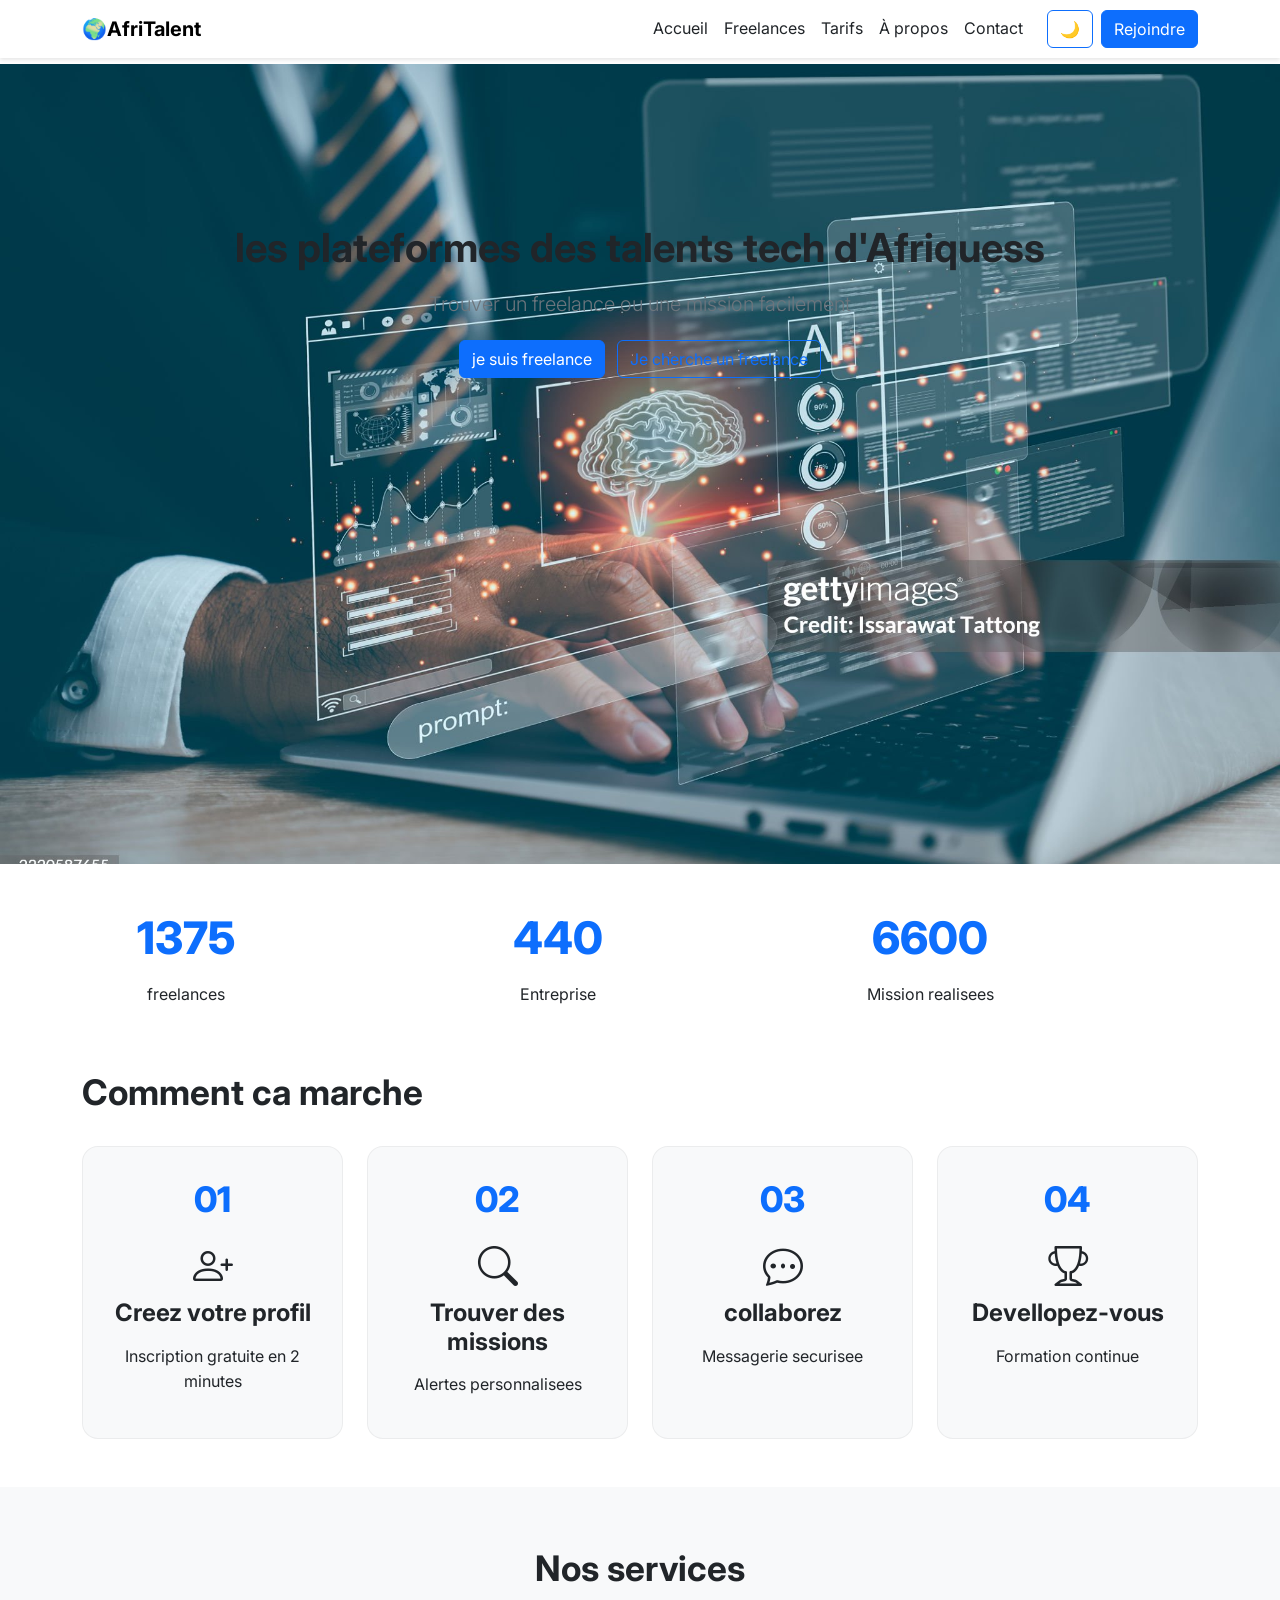
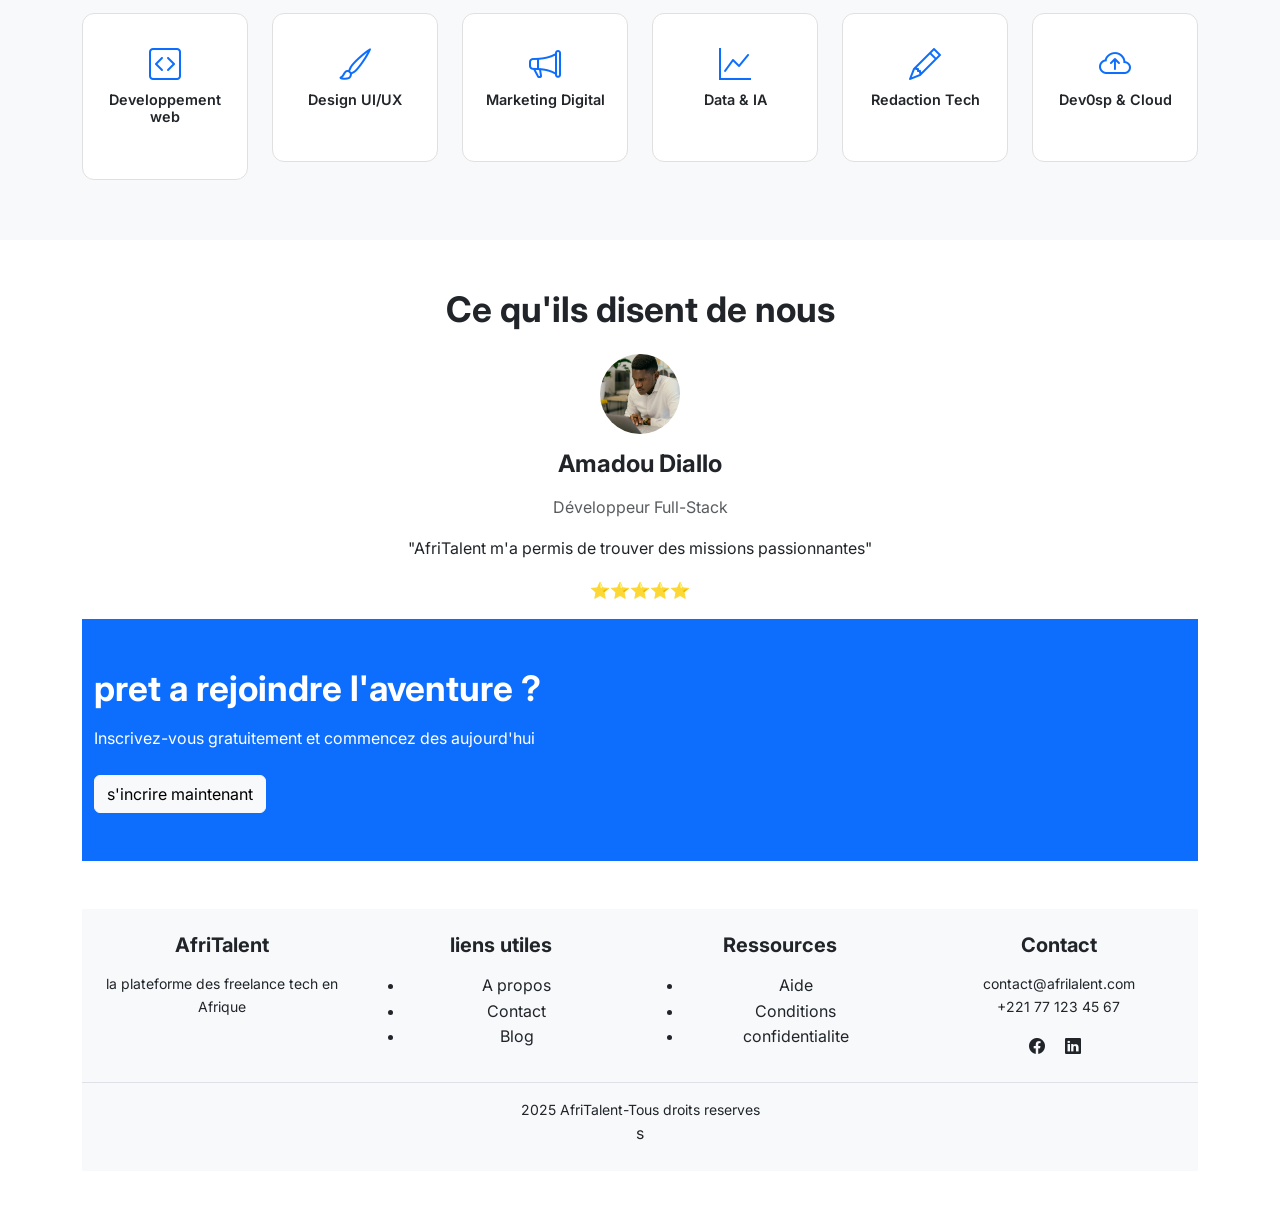
==== commit f415244d: "JS : flitrage dynamique des freelances et validation du formulaire de contact" ====
--- a/index.html
+++ b/index.html
@@ -1,198 +1,205 @@
 <!DOCTYPE html>
 <html lang="fr">
-<head> 
-<meta charset="UTF-8"> 
-<meta name="viewport" content="width=device-width, initial-scale=1.0"> 
-<title>Diouf-Ndeye Penda-AfriTalent</title> 
-<link 
-href="https://cdn.jsdelivr.net/npm/bootstrap@5.3.0/dist/css/bootstrap.min.css" 
-rel="stylesheet"> 
-<link rel="stylesheet" href="css/style.css">
-<link rel="stylesheet" href="https://cdn.jsdelivr.net/npm/bootstrap-icons@1.11.3/font/bootstrap-icons.min.css">
+
+<head>
+    <meta charset="UTF-8">
+    <meta name="viewport" content="width=device-width, initial-scale=1.0">
+    <title>Diouf-Ndeye Penda-AfriTalent</title>
+    <link href="https://cdn.jsdelivr.net/npm/bootstrap@5.3.0/dist/css/bootstrap.min.css" rel="stylesheet">
+    <link rel="stylesheet" href="css/style.css">
+    <link rel="stylesheet" href="https://cdn.jsdelivr.net/npm/bootstrap-icons@1.11.3/font/bootstrap-icons.min.css">
 </head>
+
 <body>
     <h1>AfriTalent</h1>
-<!-- Bootstrap 5 via CDN : script JavaScript --> 
-<script 
-src="https://cdn.jsdelivr.net/npm/bootstrap@5.3.0/dist/js/bootstrap.bundle.min.js"
-></script> 
-<!-- Votre script JavaScript --> 
-<script src="js/main.js"></script>
-<section>
-    <!--SECTION NAVBAR -->
-
-<nav class="navbar navbar-expand-lg fixed-top bg-white">
-    <div class="container">
-        <a class="navbar-brand fw-bold" href="index.html">🌍AfriTalent</a>
-        <button class="navbar-toggler" type="button" data-bs-toggle="collapse" data-bs-target="#navbarNav">
-            <span class="navbar-toggler-icon"></span>
-        </button>
-        <div class="collapse navbar-collapse" id="navbarNav">
-             <ul class="navbar-nav ms-auto">
-                 <li class="nav-item"><a class="nav-link text-dark" href="index.html">Accueil</a></li>
-                <li class="nav-item"><a class="nav-link text-dark" href="freelances.html">Freelances</a></li>
-                <li class="nav-item"><a class="nav-link text-dark" href="tarifs.html">Tarifs</a></li>
-                <li class="nav-item"><a class="nav-link text-dark" href="about.html">À propos</a></li>
-               <li class="nav-item"><a class="nav-link text-dark" href="contact.html">Contact</a></li>
-                
-            </ul>  
-            <button class="btn btn-outline-primary ms-3" id="darkModeToggle">🌙</button>
-            <a href="#" class="btn btn-primary ms-2">Rejoindre</a>
-        </div>
-    </div>
-</nav>
- </section>
- <section class="hero" class="fade-in">
-                <!-- HERO -->
-                 <div class="container texte-center my-5">
-                    <h1>les plateformes des talents tech d'Afriquess </h1>
-                    <p class="lead">Trouver un freelance ou une mission facilement</p>
-                    <a href="freelances.html" class="btn bnt-primary m-1">je suis freelance</a>
-                    <a href="freelances.html" class="btn bnt-outline-primary m-1">Je cherche un freelance</a>
-                 </div>
-
-                   <!-- Statistique -->
-                    <div class="row text-center mt-5 stats container">
-                        <div class="col-md-4">
-                            <h3><span class="counter" data-target="2500">0</span></h3>
-                            <p>freelances</p>
-                        </div>
-                        <div class="col-md-4">
-                            <h3><span class="counter" data-target="800">0</span></h3>
-                            <p>Entreprise</p>
-                        </div>
-                        <div class="col-md-4">
-                            <h3><span class="counter" data-target="12000">0</span></h3>
-                            <p>Mission realisees</p>
-
-                        </div>
-                    </div>
-        </section>
-
-            <section >   
-                    <!-- Comment ca marche -->
-                     <div class="container my-5">
-                     <h2 class="texte-center mb-4">Comment ca marche</h2>
-                    <div class="bento-grid">
-                        <div class="bento-card bento-1">
-                            <div class="step-number">01</div>
-                            <i class="bi bi-person-plus fs-1"></i>
-                            <h3>Creez votre profil</h3>
-                            <p>Inscription gratuite en 2 minutes</p>
-                            <div class="bento-card bento-2">
-                                <div class="step-number">02</div>
-                                <i class="bi bi-search fs-1"></i>
-                                <h3>Trouver des missions</h3>
-                                <p>Alertes personnalisees</p>
-
-                            </div>
-                             <div class="bento-card bento-3">
-                                <div class="step-number">03</div>
-                                <i class="bi bi-chat-dots fs-1"></i>
-                                <h3>collaborez</h3>
-                                <p>Messagerie securisee</p>
-
-                            </div>
-                             <div class="bento-card bento-3">
-                                <div class="step-number">04</div>
-                                <i class="bi bi-trophy fs-1"></i>
-                                <h3>Devellopez-vous</h3>
-                                <p>Formation continue</p>
-
-                            </div>
-                    </div>
-                     </div>
-                     </section>
-                     <section class="categories-section" class="fade-in">
-                        <div class="container">
-                            <h2 class="text-center mb-4">Nos services</h2>
-                            <div class="row g-4">
-                                 <div class="col-6 col-md-4 col-lg-2">
-                                    <div class="category-card">
-                                        <i class="bi bi-code-square"></i>
-                                        <h4>Developpement web</h4>
-                                        <p>234 freelances</p>
-                                    </div>
-                                </div>
-                                <div class="col-6 col-md-4 col-lg-2">
-                                    <div class="category-card">
-                                        <i class="bi bi-brush"></i>
-                                        <h4>Design UI/UX</h4>
-                                        <p>156 freelances</p>
-                                    </div>
-                                </div>
-                                 <div class="col-6 col-md-4 col-lg-2">
-                                    <div class="category-card">
-                                        <i class="bi bi-megaphone"></i>
-                                        <h4>Marketing Digital</h4>
-                                        <p>189 freelances</p>
-                                    </div>
-                                </div>
-                                 <div class="col-6 col-md-4 col-lg-2">
-                                    <div class="category-card">
-                                        <i class="bi bi-graph-up"></i>
-                                        <h4>Data & IA</h4>
-                                        <p>98 freelances</p>
-                                    </div>
-                                </div>
-                                <div class="col-6 col-md-4 col-lg-2">
-                                    <div class="category-card">
-                                        <i class="bi bi-pencil"></i>
-                                        <h4>Redaction Tech</h4>
-                                        <p>67 freelances</p>
-                                    </div>
-                                </div>
-                                 <div class="col-6 col-md-4 col-lg-2">
-                                    <div class="category-card">
-                                        <i class="bi bi-cloud-arrow-up"></i>
-                                        <h4>Dev0sp & Cloud</h4>
-                                        <p>112 freelances</p>
-                                    </div>
-                                </div>
-                            </div>
-
-                        </div>
-                       
-                        
-                        </section>
-                        <section>
-
-                        <!-- Temoigage -->
+    <!-- Bootstrap 5 via CDN : script JavaScript -->
+    <script src="https://cdn.jsdelivr.net/npm/bootstrap@5.3.0/dist/js/bootstrap.bundle.min.js"></script>
+    <!-- Votre script JavaScript -->
+    <script src="js/main.js"></script>
+    <section>
+        <!--SECTION NAVBAR -->
+
+        <nav class="navbar navbar-expand-lg fixed-top bg-white">
+            <div class="container">
+                <a class="navbar-brand fw-bold" href="index.html">🌍AfriTalent</a>
+                <button class="navbar-toggler" type="button" data-bs-toggle="collapse" data-bs-target="#navbarNav">
+                    <span class="navbar-toggler-icon"></span>
+                </button>
+                <div class="collapse navbar-collapse" id="navbarNav">
+                    <ul class="navbar-nav ms-auto">
+                        <li class="nav-item"><a class="nav-link text-dark" href="index.html">Accueil</a></li>
+                        <li class="nav-item"><a class="nav-link text-dark" href="freelances.html">Freelances</a></li>
+                        <li class="nav-item"><a class="nav-link text-dark" href="tarifs.html">Tarifs</a></li>
+                        <li class="nav-item"><a class="nav-link text-dark" href="about.html">À propos</a></li>
+                        <li class="nav-item"><a class="nav-link text-dark" href="contact.html">Contact</a></li>
+
+                    </ul>
+                    <button class="btn btn-outline-primary ms-3" id="darkModeToggle">🌙</button>
+                    <a href="#" class="btn btn-primary ms-2">Rejoindre</a>
+                </div>
+            </div>
+        </nav>
+    </section>
+    <section class="hero" class="fade-in">
+        <div class="mtHero">
+            <!-- HERO -->
+            <div class="container text-center my-5">
+                <h1>les plateformes des talents tech d'Afriquess </h1>
+                <p class="lead">Trouver un freelance ou une mission facilement</p>
+                <a href="freelances.html" class="btn btn-primary m-1">je suis freelance</a>
+                <a href="freelances.html" class="btn btn-outline-primary m-1">Je cherche un freelance</a>
+            </div>
+
+
+        </div>
+    </section>
+    <section>
+        <!-- Statistique -->
+        <div class="row text-center mt-5 stats container">
+            <div class="col-md-4">
+                <h3><span class="counter" data-target="2500">0</span></h3>
+                <p>freelances</p>
+            </div>
+            <div class="col-md-4">
+                <h3><span class="counter" data-target="800">0</span></h3>
+                <p>Entreprise</p>
+            </div>
+            <div class="col-md-4">
+                <h3><span class="counter" data-target="12000">0</span></h3>
+                <p>Mission realisees</p>
+
+            </div>
+        </div>
+    </section>
+
+    <section class="how-it-works">
+        <!-- Comment ca marche -->
         <div class="container my-5">
-    <h2 class="text-center mb-4">Ce qu'ils disent de nous</h2>
-    <div id="testimonialCarousel" class="carousel slide" data-bs-ride="carousel">
-        <div class="carousel-inner">
-            <div class="carousel-item active">
-                <div class="text-center">
-                    <img src="image/pexels-mikhail-nilov-9301512.jpg" class="rounded-circle mb-3" style="width:80px;height:80px;object-fit:cover;" alt="Amadou">
-                    <h4>Amadou Diallo</h4>
-                    <p class="text-muted">Développeur Full-Stack</p>
-                    <p>"AfriTalent m'a permis de trouver des missions passionnantes"</p>
-                    <p class="text-warning">⭐⭐⭐⭐⭐</p>
-                </div>
-            </div>
-            <div class="carousel-item">
-                <div class="text-center">
-                    <img src="image/pexels-taiyesalawu-34769120.jpg" class="rounded-circle mb-3" style="width:80px;height:80px;object-fit:cover;" alt="Fatima">
-                    <h4>Fatima Konaté</h4>
-                    <p class="text-muted">CEO TechCorp</p>
-                    <p>"Une plateforme fiable avec des talents exceptionnels"</p>
-                    <p class="text-warning">⭐⭐⭐⭐⭐</p>
-                </div>
-            </div>
-            <div class="carousel-item">
-                <div class="text-center">
-                                    
-                    <img src="image/pexels-cottonbro-5474037.jpg" class="rounded-circle mb-3" style="width:80px;height:80px;object-fit:cover;" alt="Yannick">
-                    <h4>Yannick Essomba</h4>
-                    <p class="text-muted">Designer UI/UX</p>
-                    <p>"La communauté est incroyablement active"</p>
-                    <p class="text-warning">⭐⭐⭐⭐⭐</p>
-                </div>
-            </div>
-        </div>
-        <!-- Boutons précédent/suivant -->
-        <!-- <button class="carousel-control-prev" type="button" data-bs-target="#testimonialCarousel" data-bs-slide="prev">
+            <h2 class="texte-center mb-4">Comment ca marche</h2>
+            <div class="bento-grid">
+                <div class="bento-card bento-1"> 
+                    <div class="step-number">01</div>
+                    <i class="bi bi-person-plus fs-1"></i>
+                    <h3>Creez votre profil</h3>
+                    <p>Inscription gratuite en 2 minutes</p>
+                </div>
+                <div class="bento-card bento-2">
+                    <div class="step-number">02</div>
+                    <i class="bi bi-search fs-1"></i>
+                    <h3>Trouver des missions</h3>
+                    <p>Alertes personnalisees</p>
+
+                </div>
+                <div class="bento-card bento-3">
+                    <div class="step-number">03</div>
+                    <i class="bi bi-chat-dots fs-1"></i>
+                    <h3>collaborez</h3>
+                    <p>Messagerie securisee</p>
+
+                </div>
+                <div class="bento-card bento-3">
+                    <div class="step-number">04</div>
+                    <i class="bi bi-trophy fs-1"></i>
+                    <h3>Devellopez-vous</h3>
+                    <p>Formation continue</p>
+
+                </div>
+            </div>
+        </div>
+    </section>
+    <section class="categories-section" class="fade-in">
+        <div class="container">
+            <h2 class="text-center mb-4">Nos services</h2>
+            <div class="row g-4">
+                <div class="col-6 col-md-4 col-lg-2">
+                    <div class="category-card">
+                        <i class="bi bi-code-square"></i>
+                        <h4>Developpement web</h4>
+                        <p>234 freelances</p>
+                    </div>
+                </div>
+                <div class="col-6 col-md-4 col-lg-2">
+                    <div class="category-card">
+                        <i class="bi bi-brush"></i>
+                        <h4>Design UI/UX</h4>
+                        <p>156 freelances</p>
+                    </div>
+                </div>
+                <div class="col-6 col-md-4 col-lg-2">
+                    <div class="category-card">
+                        <i class="bi bi-megaphone"></i>
+                        <h4>Marketing Digital</h4>
+                        <p>189 freelances</p>
+                    </div>
+                </div>
+                <div class="col-6 col-md-4 col-lg-2">
+                    <div class="category-card">
+                        <i class="bi bi-graph-up"></i>
+                        <h4>Data & IA</h4>
+                        <p>98 freelances</p>
+                    </div>
+                </div>
+                <div class="col-6 col-md-4 col-lg-2">
+                    <div class="category-card">
+                        <i class="bi bi-pencil"></i>
+                        <h4>Redaction Tech</h4>
+                        <p>67 freelances</p>
+                    </div>
+                </div>
+                <div class="col-6 col-md-4 col-lg-2">
+                    <div class="category-card">
+                        <i class="bi bi-cloud-arrow-up"></i>
+                        <h4>Dev0sp & Cloud</h4>
+                        <p>112 freelances</p>
+                    </div>
+                </div>
+            </div>
+
+        </div>
+
+
+    </section>
+    <section>
+
+        <!-- Temoigage -->
+        <div class="container my-5">
+            <h2 class="text-center mb-4">Ce qu'ils disent de nous</h2>
+            <div id="testimonialCarousel" class="carousel slide" data-bs-ride="carousel">
+                <div class="carousel-inner">
+                    <div class="carousel-item active">
+                        <div class="text-center">
+                            <img src="image/pexels-mikhail-nilov-9301512.jpg" class="rounded-circle mb-3"
+                                style="width:80px;height:80px;object-fit:cover;" alt="Amadou">
+                            <h4>Amadou Diallo</h4>
+                            <p class="text-muted">Développeur Full-Stack</p>
+                            <p>"AfriTalent m'a permis de trouver des missions passionnantes"</p>
+                            <p class="text-warning">⭐⭐⭐⭐⭐</p>
+                        </div>
+                    </div>
+                    <div class="carousel-item">
+                        <div class="text-center">
+                            <img src="image/pexels-taiyesalawu-34769120.jpg" class="rounded-circle mb-3"
+                                style="width:80px;height:80px;object-fit:cover;" alt="Fatima">
+                            <h4>Fatima Konaté</h4>
+                            <p class="text-muted">CEO TechCorp</p>
+                            <p>"Une plateforme fiable avec des talents exceptionnels"</p>
+                            <p class="text-warning">⭐⭐⭐⭐⭐</p>
+                        </div>
+                    </div>
+                    <div class="carousel-item">
+                        <div class="text-center">
+
+                            <img src="image/pexels-cottonbro-5474037.jpg" class="rounded-circle mb-3"
+                                style="width:80px;height:80px;object-fit:cover;" alt="Yannick">
+                            <h4>Yannick Essomba</h4>
+                            <p class="text-muted">Designer UI/UX</p>
+                            <p>"La communauté est incroyablement active"</p>
+                            <p class="text-warning">⭐⭐⭐⭐⭐</p>
+                        </div>
+                    </div>
+                </div>
+                <!-- Boutons précédent/suivant -->
+                <!-- <button class="carousel-control-prev" type="button" data-bs-target="#testimonialCarousel" data-bs-slide="prev">
             <span class="carousel-control-prev-icon" aria-hidden="true"></span>
         </button>
         <button class="carousel-control-next" type="button" data-bs-target="#testimonialCarousel" data-bs-slide="next">
@@ -201,10 +208,10 @@
     </div>
 </div> -->
 
-                         
-                                
-                      <section>  
-                      <!-- Section appel a l'action CTA  -->
+
+
+                <section>
+                    <!-- Section appel a l'action CTA  -->
                     <div class="bg-primary text-white text-center-center py-5">
                         <div class="container">
                             <h2>pret a rejoindre l'aventure ?</h2>
@@ -212,52 +219,50 @@
                             <a href="#" class="btn btn-light bnt-lg">s'incrire maintenant</a>
                         </div>
                     </div>
-                    </section>
-                    
+                </section>
+
                 <footer class="bg-light text-center py-4 mt-5">
-                 <div class="container">
-                 <div class="row">
-                 <div class="col-md-3">
-                <h5>AfriTalent</h5>
-                <p class="small">la plateforme des freelance tech en Afrique</p>
-            </div>
-            <div class="col-md-3">
-                <h5>liens utiles</h5>
-                <ul>
-                    <li><a href="#" class="text-dark text-decoration-none">A propos</a></li>
-                    <li><a href="#" class="text-dark text-decoration-none">Contact</a></li>
-                    <li><a href="#" class="text-dark text-decoration-none">Blog</a></li>
-                </ul>
-            </div>
-             <div class="col-md-3">
-                <h5>Ressources</h5>
-                <ul>
-                    <li><a href="#" class="text-dark text-decoration-none">Aide</a></li>
-                    <li><a href="#" class="text-dark text-decoration-none">Conditions</a></li>
-                    <li><a href="#" class="text-dark text-decoration-none">confidentialite</a></li>
-                </ul>
-            </div>
-              <div class="col-md-3">
-
-              <h5>Contact</h5>
-                <p class="small">contact@afrilalent.com <br>+221 77 123 45 67</p>
-                            <div>
-                             <i class="bi bi-facebook me-2"></i>
-                            <i class="bi bi-Twitter me-2"></i>
-                            <i class="bi bi-linkedin me-2"></i>
-                         </div>
-                        </div>
-                        <div class="mt-3 pt-3 border-top">
-                             <p class="small mb-0"> 2025 AfriTalent-Tous droits reserves</p>s
-                        </div>
-                      </div>
-                     </div>
-                 </footer>
-                 <script 
-                src="https://cdn.jsdelivr.net/npm/bootstrap@5.3.0/dist/js/bootstrap.bundle.min.js"
-                ></script>
+                    <div class="container">
+                        <div class="row">
+                            <div class="col-md-3">
+                                <h5>AfriTalent</h5>
+                                <p class="small">la plateforme des freelance tech en Afrique</p>
+                            </div>
+                            <div class="col-md-3">
+                                <h5>liens utiles</h5>
+                                <ul>
+                                    <li><a href="#" class="text-dark text-decoration-none">A propos</a></li>
+                                    <li><a href="#" class="text-dark text-decoration-none">Contact</a></li>
+                                    <li><a href="#" class="text-dark text-decoration-none">Blog</a></li>
+                                </ul>
+                            </div>
+                            <div class="col-md-3">
+                                <h5>Ressources</h5>
+                                <ul>
+                                    <li><a href="#" class="text-dark text-decoration-none">Aide</a></li>
+                                    <li><a href="#" class="text-dark text-decoration-none">Conditions</a></li>
+                                    <li><a href="#" class="text-dark text-decoration-none">confidentialite</a></li>
+                                </ul>
+                            </div>
+                            <div class="col-md-3">
+
+                                <h5>Contact</h5>
+                                <p class="small">contact@afrilalent.com <br>+221 77 123 45 67</p>
+                                <div>
+                                    <i class="bi bi-facebook me-2"></i>
+                                    <i class="bi bi-Twitter me-2"></i>
+                                    <i class="bi bi-linkedin me-2"></i>
+                                </div>
+                            </div>
+                            <div class="mt-3 pt-3 border-top">
+                                <p class="small mb-0"> 2025 AfriTalent-Tous droits reserves</p>s
+                            </div>
+                        </div>
+                    </div>
+                </footer>
+                <script src="https://cdn.jsdelivr.net/npm/bootstrap@5.3.0/dist/js/bootstrap.bundle.min.js"></script>
                 <script src="js/main.js"></script>
 
-             </body>
-            </html>
-                       +</body>
+
+</html>
--- a/css/style.css
+++ b/css/style.css
@@ -81,7 +81,7 @@
 }
 .bento-1{ grid-column: span 1; }
 .bento-2{ grid-column: span 1; }
-.bento-3{ grid-column: span 2; }
+.bento-3{ grid-column: span 1; }
 .bento-4{ grid-column: span 1; }
 .step-number{
     font-size: 2.2rem;
@@ -232,7 +232,7 @@
     background-image:url(../image/gettyimages-2220587655-2048x2048.jpg) ;
     background-size:cover ;
     background-position:center ;
-    min-height: 500px;
+    min-height: 800px;
 }
 .categories-section{
     padding: 60px 0;
@@ -252,6 +252,9 @@
     color: #0d6efd;
     margin-top: 12px;
     transition: color 0.3s ease;
+}
+.mtHero{
+    padding-top: 7rem;
 }
 .category-card h4 {
     font-size: 0.9rem;
@@ -339,8 +342,44 @@
 }
 .fade-in.visible{
     opacity: 1;
-    transform: translateY(0);
-}
-
-    
-
+}
+@media(max-width:768px) {
+    .how-it-works .row {
+        flex-direction: column;
+        align-items: center;
+    
+    }
+    .how-it-works .col-md-3{
+        width: 100px;
+        max-width: 350px;
+    }
+
+.chifre-cles {
+        padding: 60px 0;
+    }
+}
+.chifre-card {
+    background-color: #0d6efd;
+    padding: 30px 20px;
+    border-radius: 12px;
+    border: 1px solid #0d6efd;
+    transition: transform 0.3s ease, box-shadow 0.3s ease;
+}
+.chifre-card :hover {
+    transform: translateY(-8px);
+    box-shadow: 0 10px 25px rgba(0, 0, 0, 0.1);
+}
+.chifre-card .counter {
+    font-size: 3rem;
+    font-weight: 800;
+    color: #16213e;
+    display: block;
+
+}
+.chifre-card p {
+    font-size: 1.1rem;
+    margin-top: 10px;
+    color: #333;
+}
+
+    
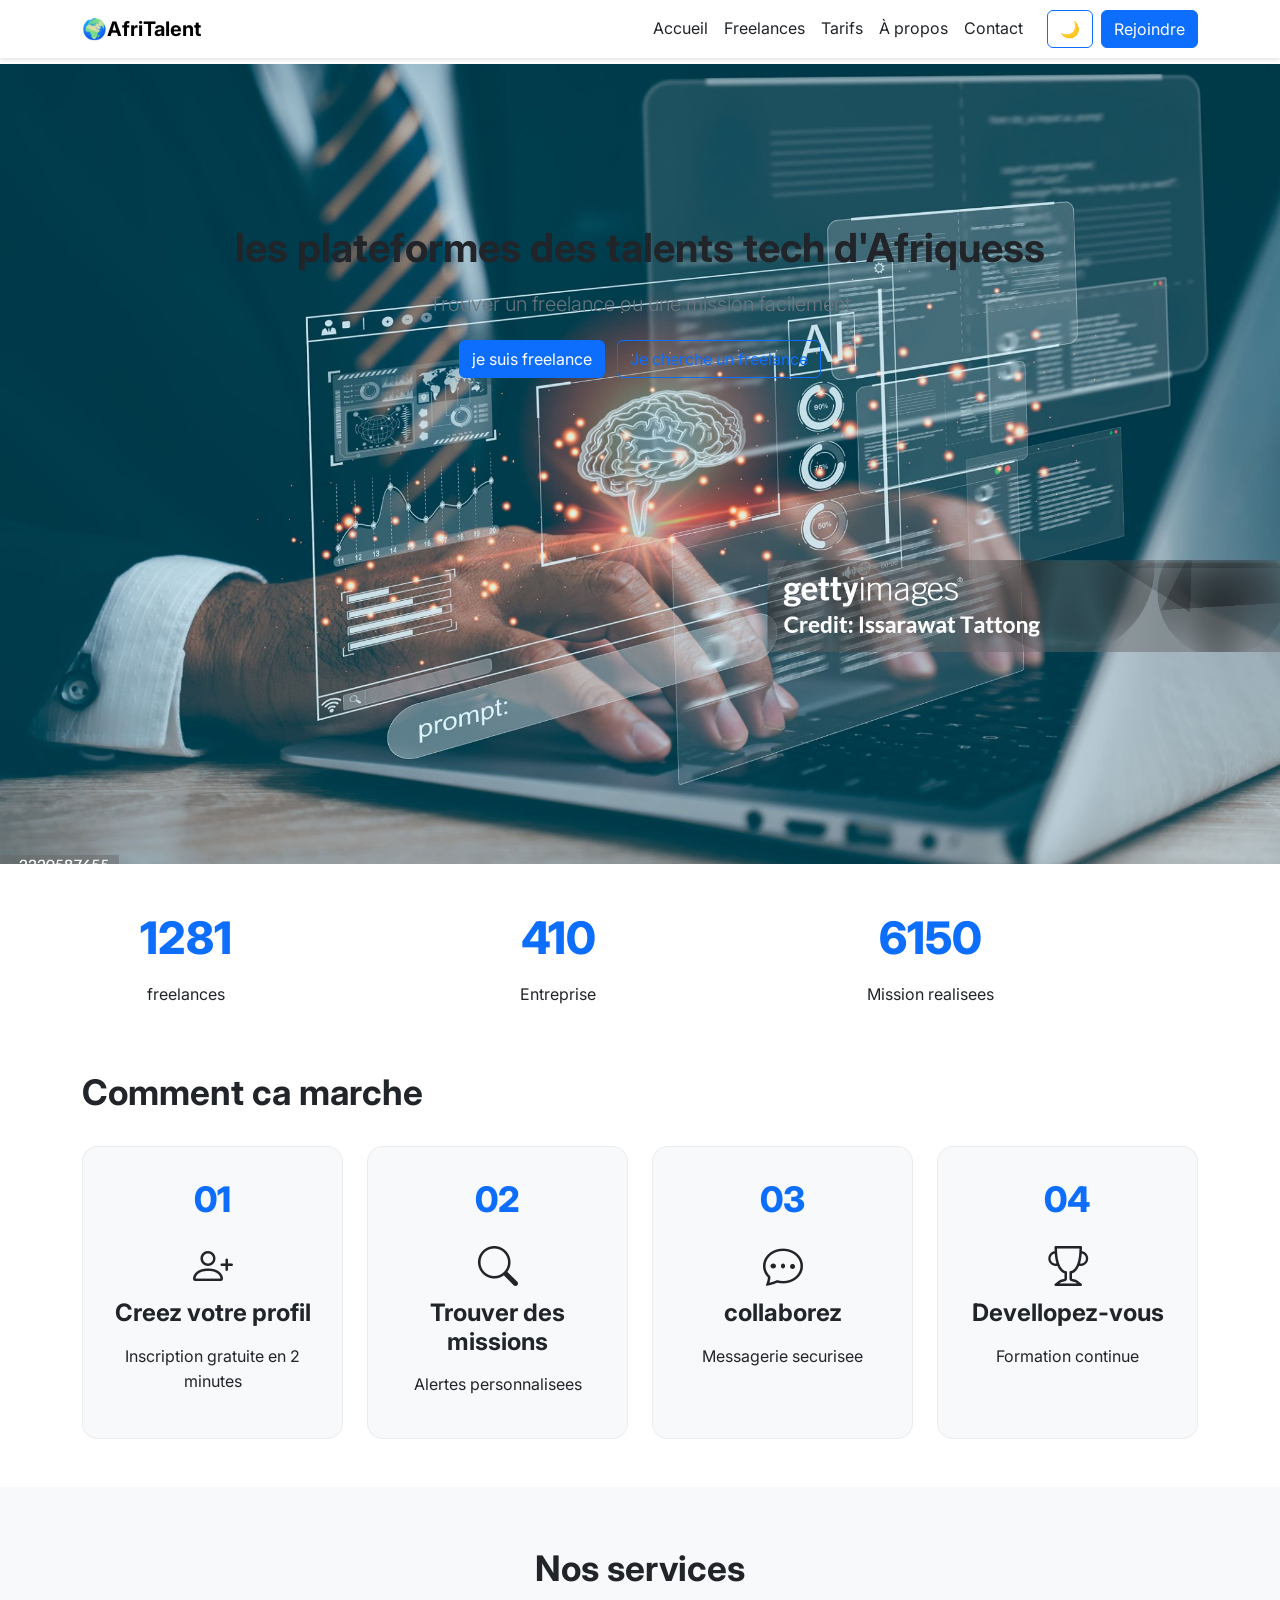
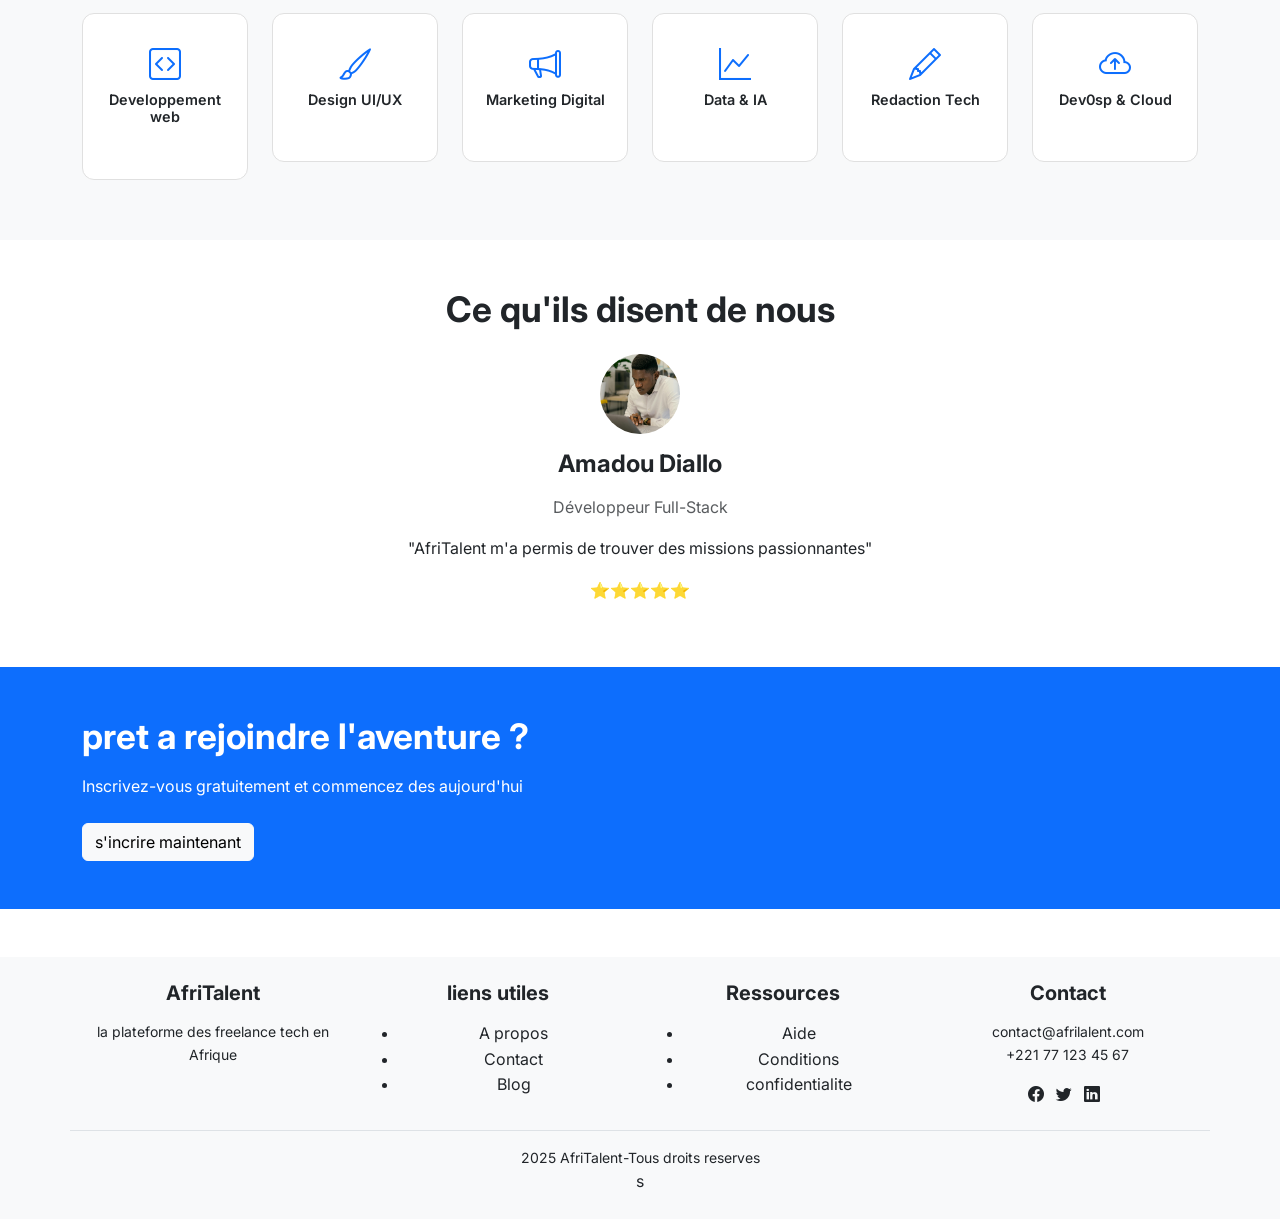
==== commit ab27b8f4: "Finalisation : corrections responsive, optimisation du code et commentaire" ====
--- a/index.html
+++ b/index.html
@@ -1,6 +1,5 @@
 <!DOCTYPE html>
 <html lang="fr">
-
 <head>
     <meta charset="UTF-8">
     <meta name="viewport" content="width=device-width, initial-scale=1.0">
@@ -9,7 +8,6 @@
     <link rel="stylesheet" href="css/style.css">
     <link rel="stylesheet" href="https://cdn.jsdelivr.net/npm/bootstrap-icons@1.11.3/font/bootstrap-icons.min.css">
 </head>
-
 <body>
     <h1>AfriTalent</h1>
     <!-- Bootstrap 5 via CDN : script JavaScript -->
@@ -32,8 +30,7 @@
                         <li class="nav-item"><a class="nav-link text-dark" href="tarifs.html">Tarifs</a></li>
                         <li class="nav-item"><a class="nav-link text-dark" href="about.html">À propos</a></li>
                         <li class="nav-item"><a class="nav-link text-dark" href="contact.html">Contact</a></li>
-
-                    </ul>
+                     </ul>
                     <button class="btn btn-outline-primary ms-3" id="darkModeToggle">🌙</button>
                     <a href="#" class="btn btn-primary ms-2">Rejoindre</a>
                 </div>
@@ -49,18 +46,16 @@
                 <a href="freelances.html" class="btn btn-primary m-1">je suis freelance</a>
                 <a href="freelances.html" class="btn btn-outline-primary m-1">Je cherche un freelance</a>
             </div>
-
-
-        </div>
-    </section>
-    <section>
+         </div>
+     </section>
+     <section>
         <!-- Statistique -->
         <div class="row text-center mt-5 stats container">
             <div class="col-md-4">
                 <h3><span class="counter" data-target="2500">0</span></h3>
                 <p>freelances</p>
-            </div>
-            <div class="col-md-4">
+             </div>
+             <div class="col-md-4">
                 <h3><span class="counter" data-target="800">0</span></h3>
                 <p>Entreprise</p>
             </div>
@@ -71,7 +66,6 @@
             </div>
         </div>
     </section>
-
     <section class="how-it-works">
         <!-- Comment ca marche -->
         <div class="container my-5">
@@ -102,10 +96,10 @@
                     <i class="bi bi-trophy fs-1"></i>
                     <h3>Devellopez-vous</h3>
                     <p>Formation continue</p>
-
-                </div>
-            </div>
-        </div>
+                </div>
+            </div>
+        </div>
+        <!-- Section categorie et service -->
     </section>
     <section class="categories-section" class="fade-in">
         <div class="container">
@@ -156,8 +150,6 @@
             </div>
 
         </div>
-
-
     </section>
     <section>
 
@@ -198,19 +190,16 @@
                         </div>
                     </div>
                 </div>
-                <!-- Boutons précédent/suivant -->
-                <!-- <button class="carousel-control-prev" type="button" data-bs-target="#testimonialCarousel" data-bs-slide="prev">
+            
+            <button class="carousel-control-prev" type="button" data-bs-target="#testimonialCarousel" data-bs-slide="prev">
             <span class="carousel-control-prev-icon" aria-hidden="true"></span>
         </button>
         <button class="carousel-control-next" type="button" data-bs-target="#testimonialCarousel" data-bs-slide="next">
             <span class="carousel-control-next-icon" aria-hidden="true"></span>
         </button>
-    </div>
-</div> -->
-
-
-
-                <section>
+        </div>
+        </div> 
+        <section>
                     <!-- Section appel a l'action CTA  -->
                     <div class="bg-primary text-white text-center-center py-5">
                         <div class="container">
@@ -250,7 +239,7 @@
                                 <p class="small">contact@afrilalent.com <br>+221 77 123 45 67</p>
                                 <div>
                                     <i class="bi bi-facebook me-2"></i>
-                                    <i class="bi bi-Twitter me-2"></i>
+                                    <i class="bi bi-twitter me-2"></i>
                                     <i class="bi bi-linkedin me-2"></i>
                                 </div>
                             </div>
@@ -263,6 +252,5 @@
                 <script src="https://cdn.jsdelivr.net/npm/bootstrap@5.3.0/dist/js/bootstrap.bundle.min.js"></script>
                 <script src="js/main.js"></script>
 
-</body>
-
-</html>+            </body>
+            </html>
--- a/css/style.css
+++ b/css/style.css
@@ -1,3 +1,4 @@
+    /* VARIABLES ET TYPOGRAPRIE */
 @import url('https://fonts.googleapis.com/css2?family=Inter:wght@300;400;500;600;700;800&family=Space+Grotesk:wght@400;500;600;700&display=swap');
 :root{
     --primary: #0d6efd;
@@ -59,6 +60,7 @@
     background-color: var(--light);
     margin-top: var(--space-xl);
 }
+/* BENTO GRID ET EFFETS HOVER */
 .bento-grid{
     display: grid;
     grid-template-columns: repeat(4, 1fr);
@@ -105,7 +107,7 @@
 }
 
     
-
+/* CATEGORIES DE SERVICES */
 .category-card {
     background: var(---white);
     padding: 1.5rem 1rem;
@@ -146,6 +148,7 @@
     font-size: 2.5rem;
     font-weight: 800;
     color: var(--primary) ;
+/* RESPONSIVE */
 
 }
 @media(max-width: 992px) {
@@ -228,6 +231,7 @@
 }
     
 }
+/* IMAGE ACCEUILLE */
 .hero{
     background-image:url(../image/gettyimages-2220587655-2048x2048.jpg) ;
     background-size:cover ;
